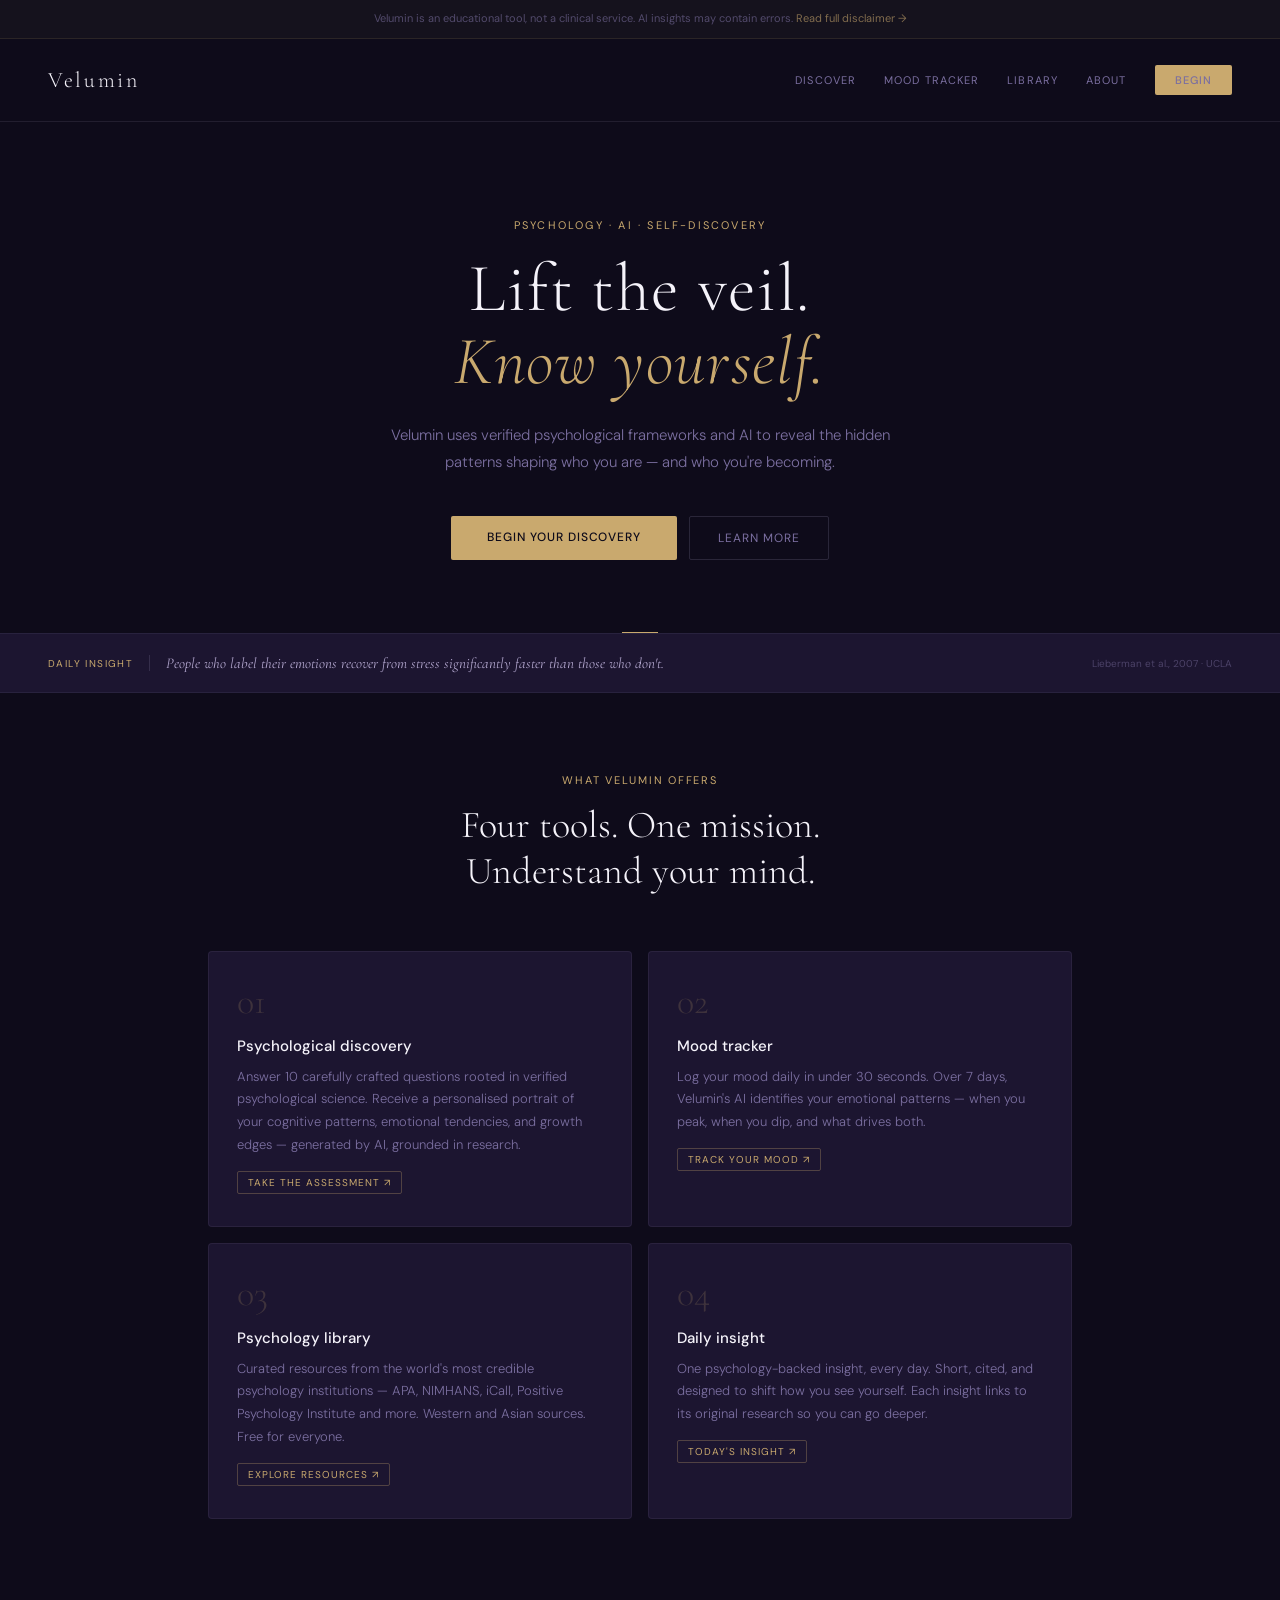
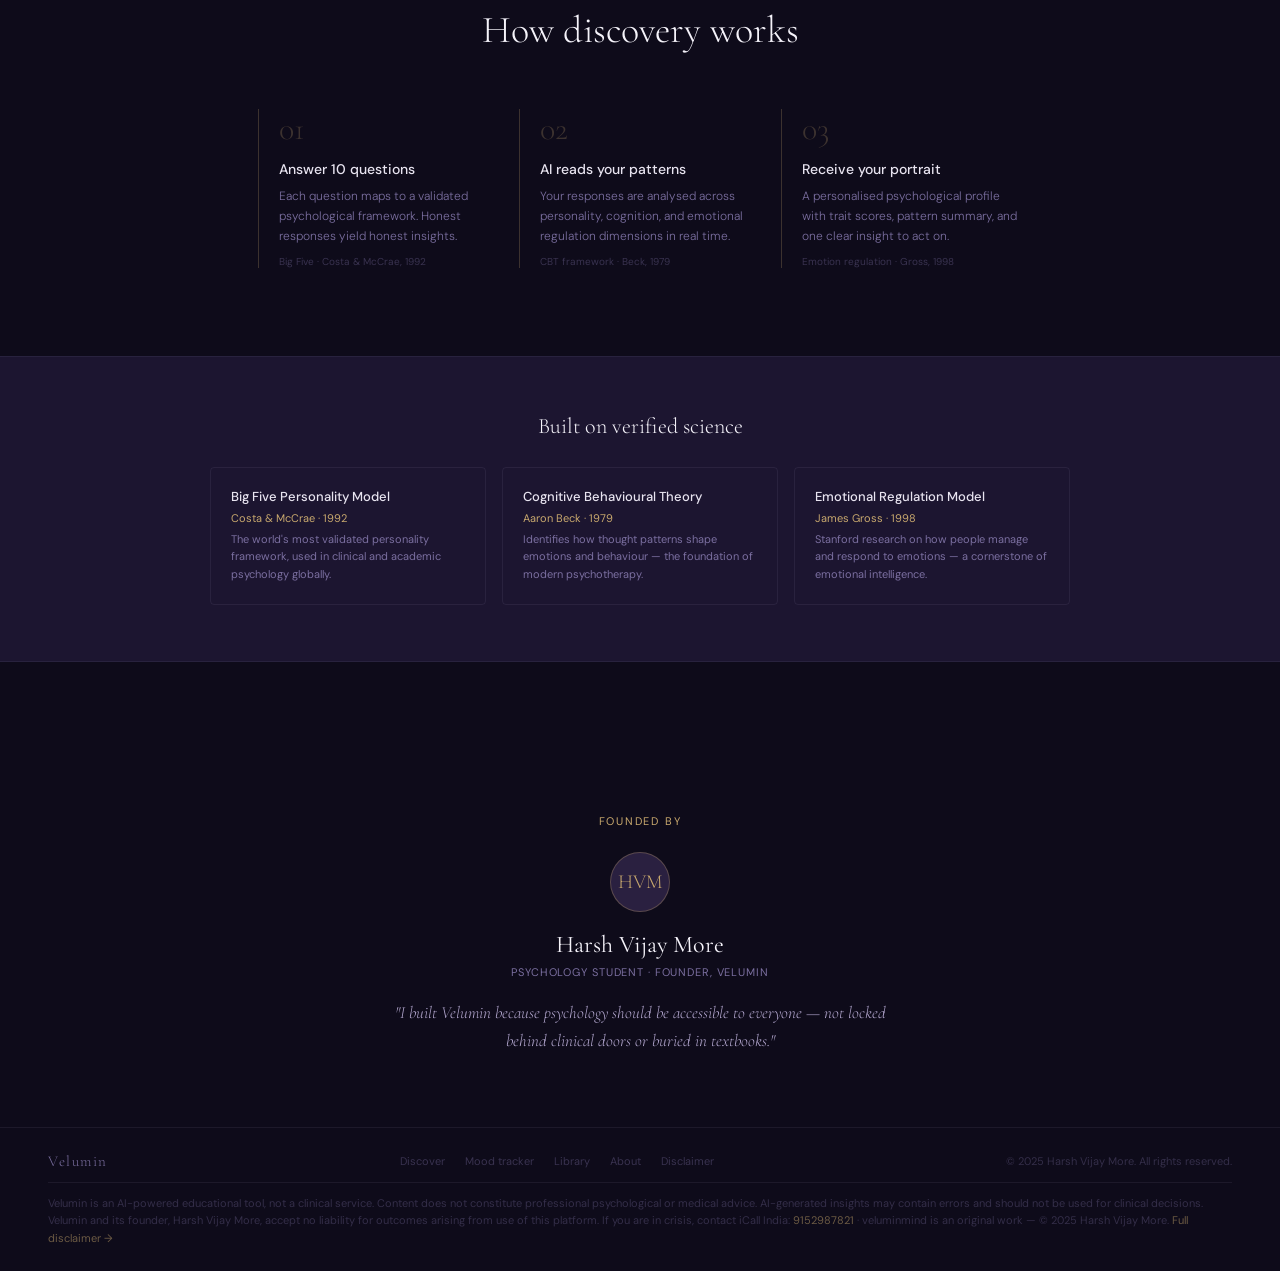
==== index.html @ 16b349ca "Add files via upload" ====
<!DOCTYPE html>
<html lang="en">
<head>
<meta charset="UTF-8">
<style>html{background:#0E0B1A !important;}body{background:#0E0B1A !important;}a{color:#7B6FA0;text-decoration:none;}a:hover{color:#C9A96E;}</style>
<meta name="viewport" content="width=device-width, initial-scale=1.0">
<title>Velumin — Lift the veil. Know yourself.</title>
<link rel="stylesheet" href="style.css">
<style>
.hero{text-align:center;padding:96px 48px 72px;}
.hero h1{font-family:'Cormorant Garamond',serif;font-size:68px;font-weight:300;line-height:1.08;letter-spacing:0.02em;color:#F5F3FA;margin-bottom:24px;}
.hero h1 em{font-style:italic;color:#C9A96E;}
.hero p{font-size:15px;font-weight:300;color:#7B6FA0;line-height:1.8;max-width:500px;margin:0 auto 40px;}
.btn-row{display:flex;gap:12px;justify-content:center;flex-wrap:wrap;}

.insight-bar{background:#1C1530;border-top:0.5px solid rgba(200,191,231,0.07);border-bottom:0.5px solid rgba(200,191,231,0.07);padding:18px 48px;display:flex;align-items:center;gap:16px;margin-bottom:80px;}
.insight-tag{font-size:10px;letter-spacing:0.14em;text-transform:uppercase;color:#C9A96E;white-space:nowrap;}
.insight-divider{width:1px;height:16px;background:rgba(200,191,231,0.15);}
.insight-text{font-family:'Cormorant Garamond',serif;font-style:italic;font-size:15px;color:#B4A8D0;line-height:1.5;}
.insight-cite{font-size:10px;color:rgba(123,111,160,0.5);white-space:nowrap;margin-left:auto;}

.features{padding:0 48px 88px;max-width:960px;margin:0 auto;}
.features-title{font-family:'Cormorant Garamond',serif;font-size:38px;font-weight:300;color:#F5F3FA;text-align:center;margin-bottom:56px;line-height:1.2;}
.features-grid{display:grid;grid-template-columns:repeat(2,1fr);gap:16px;}
.feat-card{background:#1C1530;border:0.5px solid rgba(200,191,231,0.08);border-radius:4px;padding:32px 28px;text-decoration:none;display:block;transition:border-color 0.2s;}
.feat-card:hover{border-color:rgba(201,169,110,0.3);}
.feat-num{font-family:'Cormorant Garamond',serif;font-size:36px;font-weight:300;color:rgba(201,169,110,0.2);margin-bottom:16px;line-height:1;}
.feat-title{font-size:15px;font-weight:500;color:#F5F3FA;margin-bottom:10px;}
.feat-desc{font-size:13px;font-weight:300;color:#7B6FA0;line-height:1.75;}
.feat-tag{display:inline-block;margin-top:14px;font-size:10px;letter-spacing:0.1em;text-transform:uppercase;color:#C9A96E;border:0.5px solid rgba(201,169,110,0.3);padding:4px 10px;border-radius:2px;}

.how{padding:0 48px 88px;max-width:860px;margin:0 auto;}
.how-title{font-family:'Cormorant Garamond',serif;font-size:38px;font-weight:300;color:#F5F3FA;text-align:center;margin-bottom:56px;}
.steps{display:grid;grid-template-columns:repeat(3,1fr);gap:20px;}
.step{border-left:0.5px solid rgba(201,169,110,0.25);padding:0 0 0 20px;}
.step-n{font-family:'Cormorant Garamond',serif;font-size:32px;font-weight:300;color:rgba(201,169,110,0.25);margin-bottom:12px;}
.step-t{font-size:14px;font-weight:500;color:#E8E4F0;margin-bottom:8px;}
.step-d{font-size:12px;font-weight:300;color:#7B6FA0;line-height:1.7;}
.step-cite{font-size:10px;color:rgba(123,111,160,0.4);margin-top:8px;}

.science{background:#1C1530;border-top:0.5px solid rgba(200,191,231,0.07);border-bottom:0.5px solid rgba(200,191,231,0.07);padding:56px 48px;margin-bottom:80px;}
.science-inner{max-width:860px;margin:0 auto;}
.science-title{font-family:'Cormorant Garamond',serif;font-size:22px;font-weight:300;color:#F5F3FA;margin-bottom:28px;text-align:center;}
.science-grid{display:grid;grid-template-columns:repeat(3,1fr);gap:16px;}
.science-item{border:0.5px solid rgba(200,191,231,0.08);border-radius:4px;padding:20px;}
.sci-framework{font-size:13px;font-weight:500;color:#E8E4F0;margin-bottom:6px;}
.sci-author{font-size:11px;color:#C9A96E;margin-bottom:6px;}
.sci-desc{font-size:11px;color:#7B6FA0;line-height:1.6;}

.founder-strip{text-align:center;padding:72px 48px;}
.founder-avatar{width:60px;height:60px;border-radius:50%;background:#2A2040;border:0.5px solid rgba(201,169,110,0.3);display:flex;align-items:center;justify-content:center;font-family:'Cormorant Garamond',serif;font-size:20px;font-weight:300;color:#C9A96E;margin:0 auto 18px;}
.founder-name{font-family:'Cormorant Garamond',serif;font-size:24px;font-weight:400;color:#F5F3FA;margin-bottom:6px;}
.founder-role{font-size:11px;letter-spacing:0.08em;text-transform:uppercase;color:#7B6FA0;margin-bottom:20px;}
.founder-quote{font-family:'Cormorant Garamond',serif;font-style:italic;font-size:17px;font-weight:300;color:#B4A8D0;line-height:1.65;max-width:500px;margin:0 auto;}

@media(max-width:700px){
  .hero{padding:64px 24px 48px;}
  .hero h1{font-size:40px;}
  .insight-bar{padding:16px 24px;flex-wrap:wrap;}
  .insight-cite{margin-left:0;}
  .features,.how{padding-left:24px;padding-right:24px;}
  .features-grid,.steps,.science-grid{grid-template-columns:1fr;}
  .science{padding:40px 24px;}
  .founder-strip{padding:48px 24px;}
}
</style>
</head>
<body>

<div class="disclaimer-banner">
  Velumin is an educational tool, not a clinical service. AI insights may contain errors. <a href="disclaimer.html">Read full disclaimer →</a>
</div>

<nav class="vl-nav">
  <a class="vl-nav-logo" href="index.html">Velumin</a>
  <div class="vl-nav-links">
    <a href="discover.html">Discover</a>
    <a href="tracker.html">Mood tracker</a>
    <a href="library.html">Library</a>
    <a href="about.html">About</a>
    <a class="vl-nav-cta" href="discover.html">Begin</a>
  </div>
</nav>

<section class="hero">
  <div class="eyebrow">Psychology · AI · Self-discovery</div>
  <h1>Lift the veil.<br><em>Know yourself.</em></h1>
  <p>Velumin uses verified psychological frameworks and AI to reveal the hidden patterns shaping who you are — and who you're becoming.</p>
  <div class="btn-row">
    <a class="btn-primary" href="discover.html">Begin your discovery</a>
    <a class="btn-ghost" href="about.html">Learn more</a>
  </div>
</section>

<div class="gold-line" style="margin-bottom:0;"></div>

<div class="insight-bar">
  <div class="insight-tag">Daily insight</div>
  <div class="insight-divider"></div>
  <div class="insight-text">People who label their emotions recover from stress significantly faster than those who don't.</div>
  <div class="insight-cite">Lieberman et al., 2007 · UCLA</div>
</div>

<section class="features">
  <div class="section-eyebrow" style="text-align:center;margin-bottom:16px;">What Velumin offers</div>
  <h2 class="features-title">Four tools. One mission.<br>Understand your mind.</h2>
  <div class="features-grid">
    <a class="feat-card" href="discover.html">
      <div class="feat-num">01</div>
      <div class="feat-title">Psychological discovery</div>
      <div class="feat-desc">Answer 10 carefully crafted questions rooted in verified psychological science. Receive a personalised portrait of your cognitive patterns, emotional tendencies, and growth edges — generated by AI, grounded in research.</div>
      <div class="feat-tag">Take the assessment ↗</div>
    </a>
    <a class="feat-card" href="tracker.html">
      <div class="feat-num">02</div>
      <div class="feat-title">Mood tracker</div>
      <div class="feat-desc">Log your mood daily in under 30 seconds. Over 7 days, Velumin's AI identifies your emotional patterns — when you peak, when you dip, and what drives both.</div>
      <div class="feat-tag">Track your mood ↗</div>
    </a>
    <a class="feat-card" href="library.html">
      <div class="feat-num">03</div>
      <div class="feat-title">Psychology library</div>
      <div class="feat-desc">Curated resources from the world's most credible psychology institutions — APA, NIMHANS, iCall, Positive Psychology Institute and more. Western and Asian sources. Free for everyone.</div>
      <div class="feat-tag">Explore resources ↗</div>
    </a>
    <a class="feat-card" href="#">
      <div class="feat-num">04</div>
      <div class="feat-title">Daily insight</div>
      <div class="feat-desc">One psychology-backed insight, every day. Short, cited, and designed to shift how you see yourself. Each insight links to its original research so you can go deeper.</div>
      <div class="feat-tag">Today's insight ↗</div>
    </a>
  </div>
</section>

<section class="how">
  <h2 class="how-title">How discovery works</h2>
  <div class="steps">
    <div class="step">
      <div class="step-n">01</div>
      <div class="step-t">Answer 10 questions</div>
      <div class="step-d">Each question maps to a validated psychological framework. Honest responses yield honest insights.</div>
      <div class="step-cite">Big Five · Costa & McCrae, 1992</div>
    </div>
    <div class="step">
      <div class="step-n">02</div>
      <div class="step-t">AI reads your patterns</div>
      <div class="step-d">Your responses are analysed across personality, cognition, and emotional regulation dimensions in real time.</div>
      <div class="step-cite">CBT framework · Beck, 1979</div>
    </div>
    <div class="step">
      <div class="step-n">03</div>
      <div class="step-t">Receive your portrait</div>
      <div class="step-d">A personalised psychological profile with trait scores, pattern summary, and one clear insight to act on.</div>
      <div class="step-cite">Emotion regulation · Gross, 1998</div>
    </div>
  </div>
</section>

<div class="science">
  <div class="science-inner">
    <div class="science-title">Built on verified science</div>
    <div class="science-grid">
      <div class="science-item">
        <div class="sci-framework">Big Five Personality Model</div>
        <div class="sci-author">Costa & McCrae · 1992</div>
        <div class="sci-desc">The world's most validated personality framework, used in clinical and academic psychology globally.</div>
      </div>
      <div class="science-item">
        <div class="sci-framework">Cognitive Behavioural Theory</div>
        <div class="sci-author">Aaron Beck · 1979</div>
        <div class="sci-desc">Identifies how thought patterns shape emotions and behaviour — the foundation of modern psychotherapy.</div>
      </div>
      <div class="science-item">
        <div class="sci-framework">Emotional Regulation Model</div>
        <div class="sci-author">James Gross · 1998</div>
        <div class="sci-desc">Stanford research on how people manage and respond to emotions — a cornerstone of emotional intelligence.</div>
      </div>
    </div>
  </div>
</div>

<section class="founder-strip">
  <div class="section-eyebrow" style="margin-bottom:24px;">Founded by</div>
  <div class="founder-avatar">HVM</div>
  <div class="founder-name">Harsh Vijay More</div>
  <div class="founder-role">Psychology Student · Founder, Velumin</div>
  <p class="founder-quote">"I built Velumin because psychology should be accessible to everyone — not locked behind clinical doors or buried in textbooks."</p>
</section>

<footer class="vl-footer">
  <div class="vl-footer-main">
    <div class="vl-footer-logo">Velumin</div>
    <div class="vl-footer-links">
      <a href="discover.html">Discover</a>
      <a href="tracker.html">Mood tracker</a>
      <a href="library.html">Library</a>
      <a href="about.html">About</a>
      <a href="disclaimer.html">Disclaimer</a>
    </div>
    <div class="vl-footer-copy">© 2025 Harsh Vijay More. All rights reserved.</div>
  </div>
  <div class="vl-footer-disclaimer">
    Velumin is an AI-powered educational tool, not a clinical service. Content does not constitute professional psychological or medical advice. AI-generated insights may contain errors and should not be used for clinical decisions. Velumin and its founder, Harsh Vijay More, accept no liability for outcomes arising from use of this platform. If you are in crisis, contact iCall India: <a href="tel:9152987821">9152987821</a> · veluminmind is an original work — © 2025 Harsh Vijay More. <a href="disclaimer.html">Full disclaimer →</a>
  </div>
</footer>

</body>
</html>
---- style.css ----
@import url('https://fonts.googleapis.com/css2?family=Cormorant+Garamond:ital,wght@0,300;0,400;0,600;1,300;1,400&family=DM+Sans:wght@300;400;500&display=swap');

/* ── RESET ── */
*{box-sizing:border-box;margin:0;padding:0}
html{scroll-behavior:smooth}
html,body{background:#0E0B1A;color:#E8E4F0;font-family:'DM Sans',sans-serif;min-height:100vh;}

/* ── TOKENS ── */
:root{
  --gold:#C9A96E;
  --gold-dim:rgba(201,169,110,0.15);
  --surface:#1C1530;
  --bg:#0E0B1A;
  --text-primary:#F5F3FA;
  --text-secondary:#E8E4F0;
  --text-muted:#7B6FA0;
  --text-soft:#B4A8D0;
  --border:rgba(200,191,231,0.08);
  --border-mid:rgba(200,191,231,0.15);
  --border-gold:rgba(201,169,110,0.3);
}

/* ── NAVIGATION ── */
.vl-nav{display:flex;justify-content:space-between;align-items:center;padding:26px 48px;border-bottom:0.5px solid rgba(200,191,231,0.1);}
.vl-nav-logo{font-family:'Cormorant Garamond',serif;font-size:22px;font-weight:300;letter-spacing:0.12em;color:var(--text-primary);text-decoration:none;}
.vl-nav-links{display:flex;gap:28px;align-items:center;}
.vl-nav-links a{font-size:11px;letter-spacing:0.1em;text-transform:uppercase;color:var(--text-muted);text-decoration:none;transition:color 0.2s;}
.vl-nav-links a:hover,.vl-nav-links a.active{color:var(--gold);}
.vl-nav-cta{background:var(--gold);color:var(--bg);padding:8px 20px;font-size:11px;font-weight:500;letter-spacing:0.08em;text-transform:uppercase;border-radius:2px;cursor:pointer;text-decoration:none;font-family:'DM Sans',sans-serif;}

/* ── FOOTER ── */
.vl-footer{padding:24px 48px;border-top:0.5px solid var(--border);}
.vl-footer-main{display:flex;justify-content:space-between;align-items:center;margin-bottom:12px;}
.vl-footer-logo{font-family:'Cormorant Garamond',serif;font-size:15px;font-weight:300;letter-spacing:0.1em;color:var(--text-muted);}
.vl-footer-links{display:flex;gap:20px;}
.vl-footer-links a{font-size:11px;color:rgba(123,111,160,0.4);text-decoration:none;transition:color 0.2s;}
.vl-footer-links a:hover{color:var(--gold);}
.vl-footer-copy{font-size:11px;color:rgba(123,111,160,0.35);}
.vl-footer-disclaimer{font-size:11px;color:rgba(123,111,160,0.35);line-height:1.6;border-top:0.5px solid var(--border);padding-top:12px;margin-top:12px;}
.vl-footer-disclaimer a{color:rgba(201,169,110,0.5);text-decoration:none;}
.vl-footer-disclaimer a:hover{color:var(--gold);}

/* ── BUTTONS ── */
.btn-primary{background:var(--gold);border:none;padding:13px 36px;font-family:'DM Sans',sans-serif;font-size:12px;font-weight:500;letter-spacing:0.08em;text-transform:uppercase;color:var(--bg);border-radius:2px;cursor:pointer;transition:opacity 0.2s;text-decoration:none;display:inline-block;}
.btn-primary:hover{opacity:0.82;}
.btn-ghost{background:transparent;border:0.5px solid var(--border-mid);padding:13px 28px;font-family:'DM Sans',sans-serif;font-size:12px;font-weight:400;letter-spacing:0.08em;text-transform:uppercase;color:var(--text-muted);border-radius:2px;cursor:pointer;transition:all 0.2s;text-decoration:none;display:inline-block;}
.btn-ghost:hover{color:var(--text-secondary);border-color:rgba(200,191,231,0.3);}

/* ── SHARED UTILS ── */
.eyebrow{font-size:11px;letter-spacing:0.2em;text-transform:uppercase;color:var(--gold);margin-bottom:20px;}
.section-eyebrow{font-size:11px;letter-spacing:0.16em;text-transform:uppercase;color:var(--gold);}
.gold-line{width:36px;height:0.5px;background:var(--gold);margin:0 auto;}
.surface-card{background:var(--surface);border:0.5px solid var(--border);border-radius:4px;}
.pull-quote{border-left:1px solid var(--gold);padding:20px 28px;font-family:'Cormorant Garamond',serif;font-style:italic;font-size:20px;font-weight:300;color:#D4CDED;line-height:1.6;}

/* ── DISCLAIMER BANNER ── */
.disclaimer-banner{background:rgba(201,169,110,0.04);border-bottom:0.5px solid rgba(201,169,110,0.12);padding:10px 48px;text-align:center;font-size:11px;color:rgba(123,111,160,0.6);line-height:1.6;}
.disclaimer-banner a{color:rgba(201,169,110,0.6);text-decoration:none;}
.disclaimer-banner a:hover{color:var(--gold);}

/* ── RESPONSIVE ── */
@media(max-width:700px){
  .vl-nav{padding:20px 24px;}
  .vl-nav-links{gap:16px;}
  .vl-nav-links a{font-size:10px;}
  .vl-footer{padding:20px 24px;}
  .disclaimer-banner{padding:10px 24px;}
}
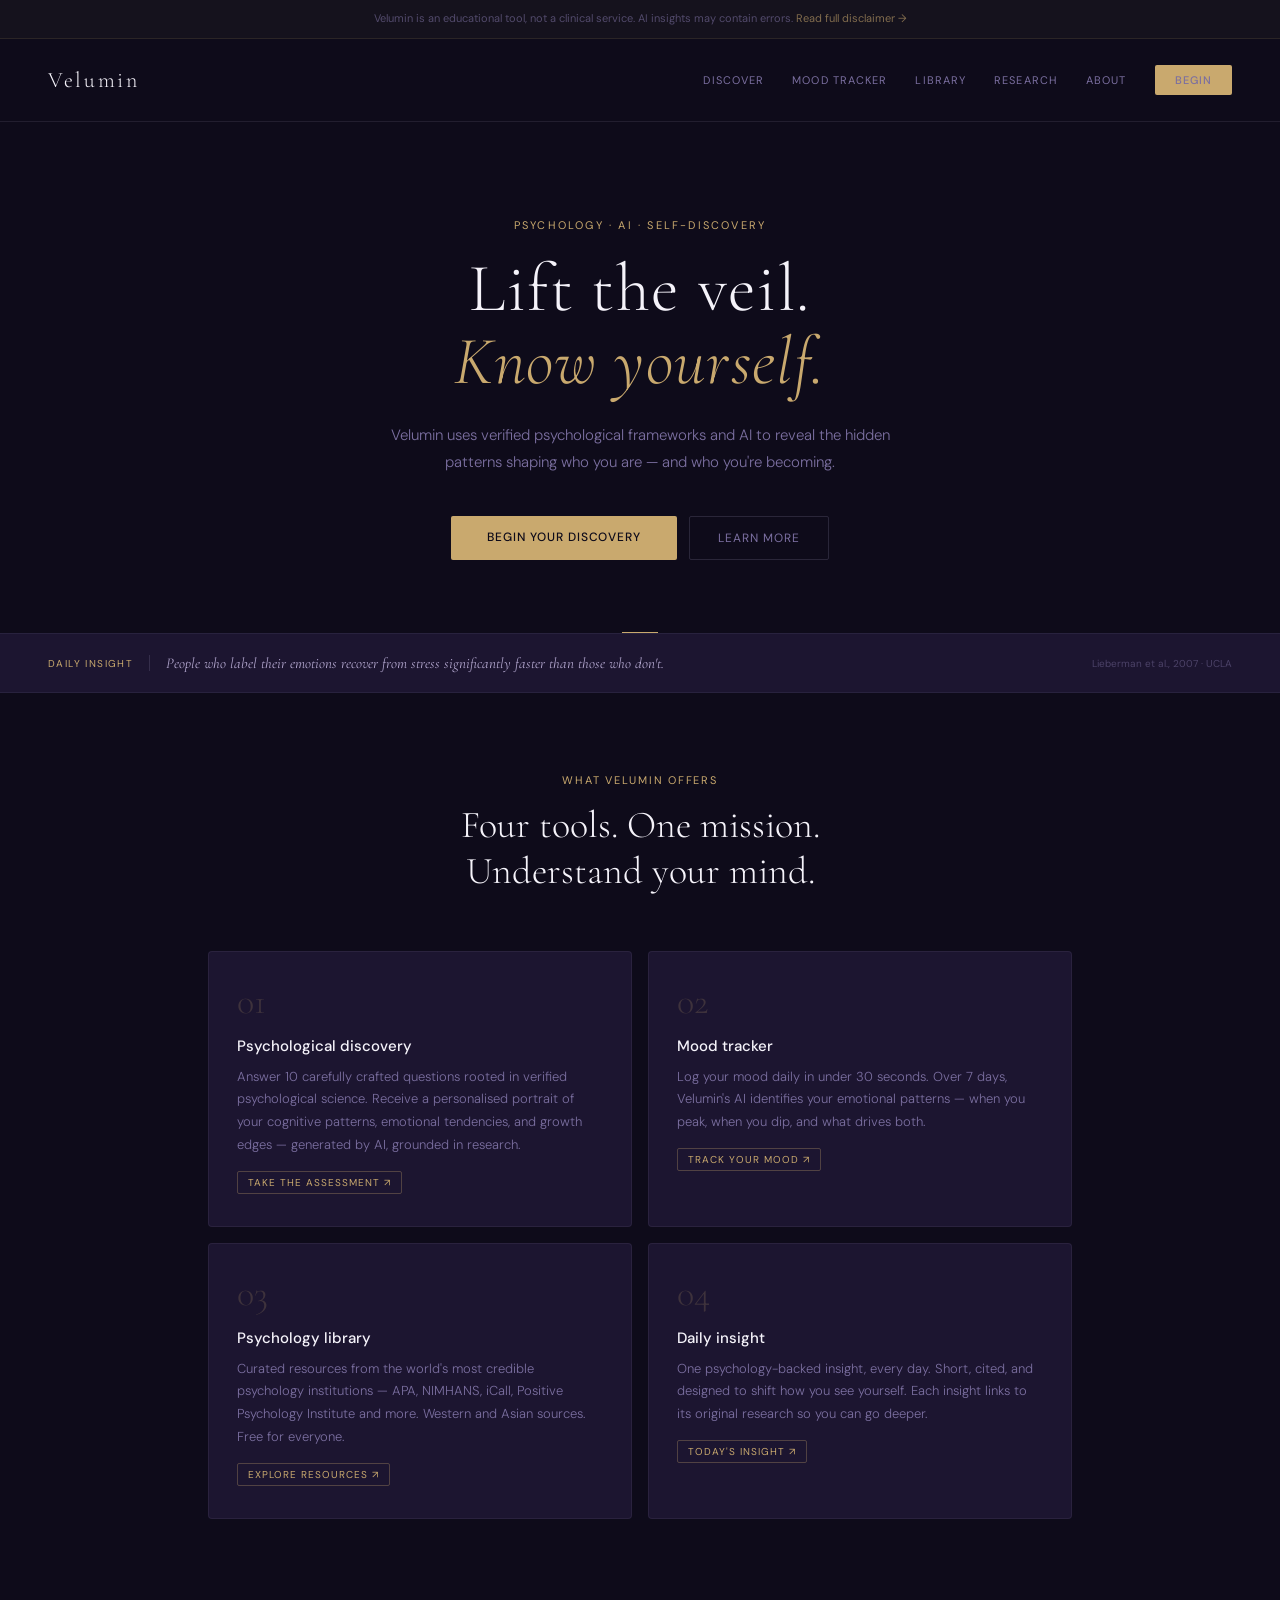
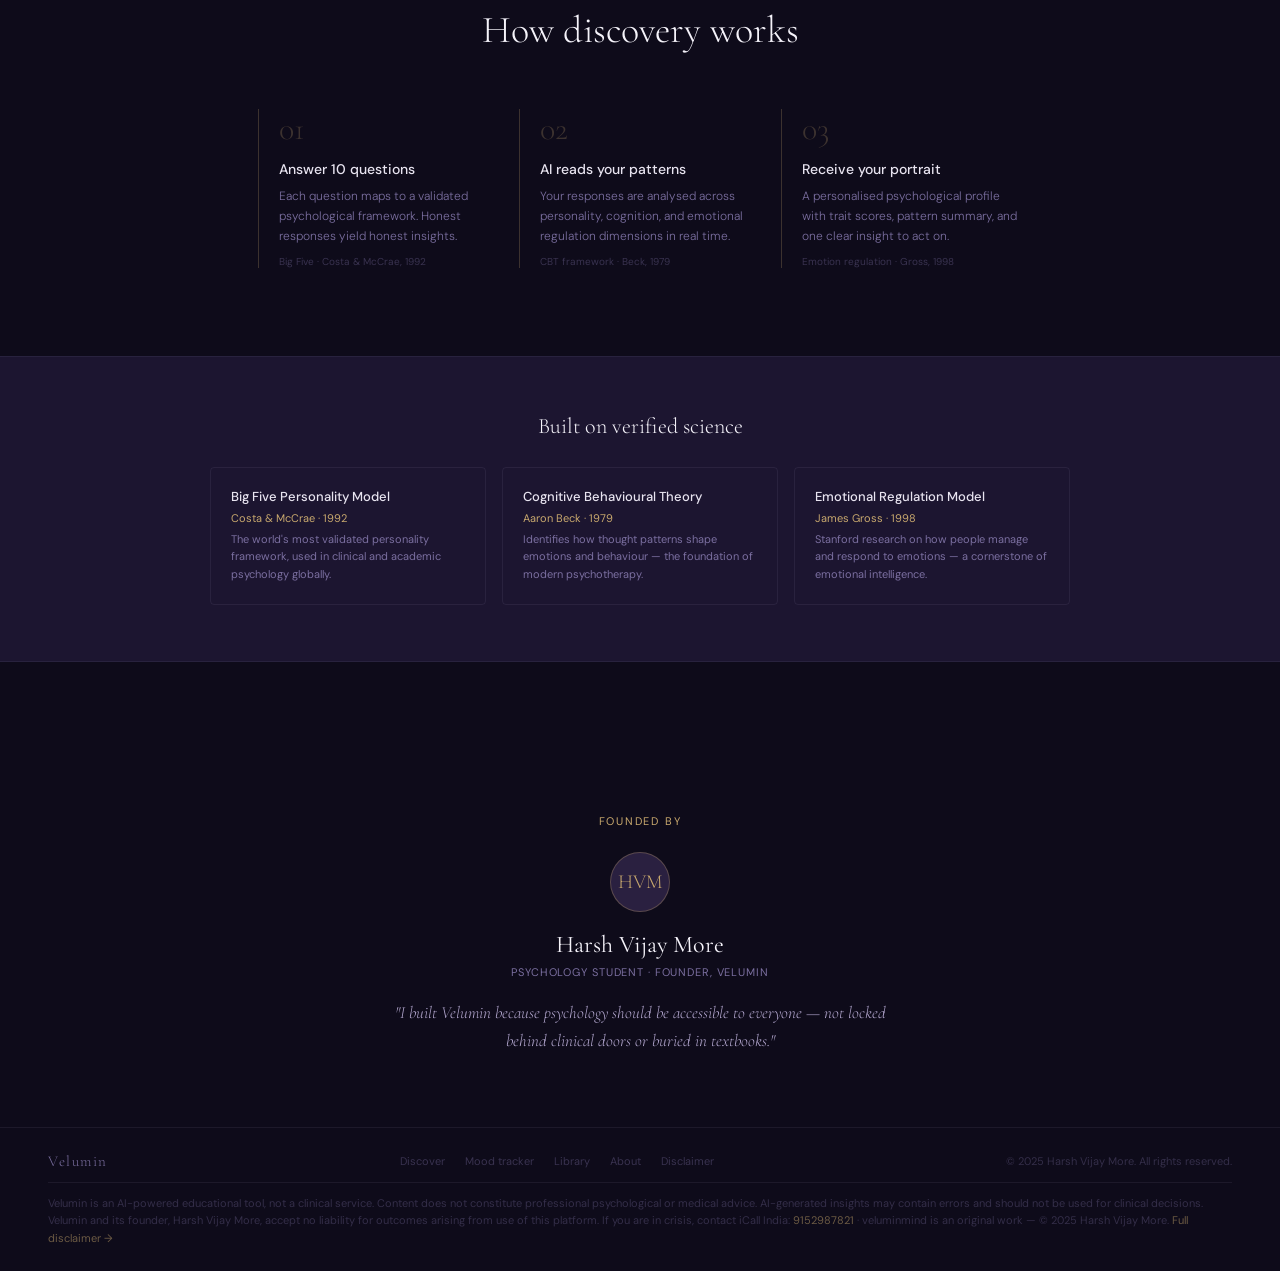
==== commit 39a2dfd5: "Add files via upload" ====
--- a/index.html
+++ b/index.html
@@ -77,6 +77,7 @@
     <a href="discover.html">Discover</a>
     <a href="tracker.html">Mood tracker</a>
     <a href="library.html">Library</a>
+    <a href="research.html">Research</a>
     <a href="about.html">About</a>
     <a class="vl-nav-cta" href="discover.html">Begin</a>
   </div>
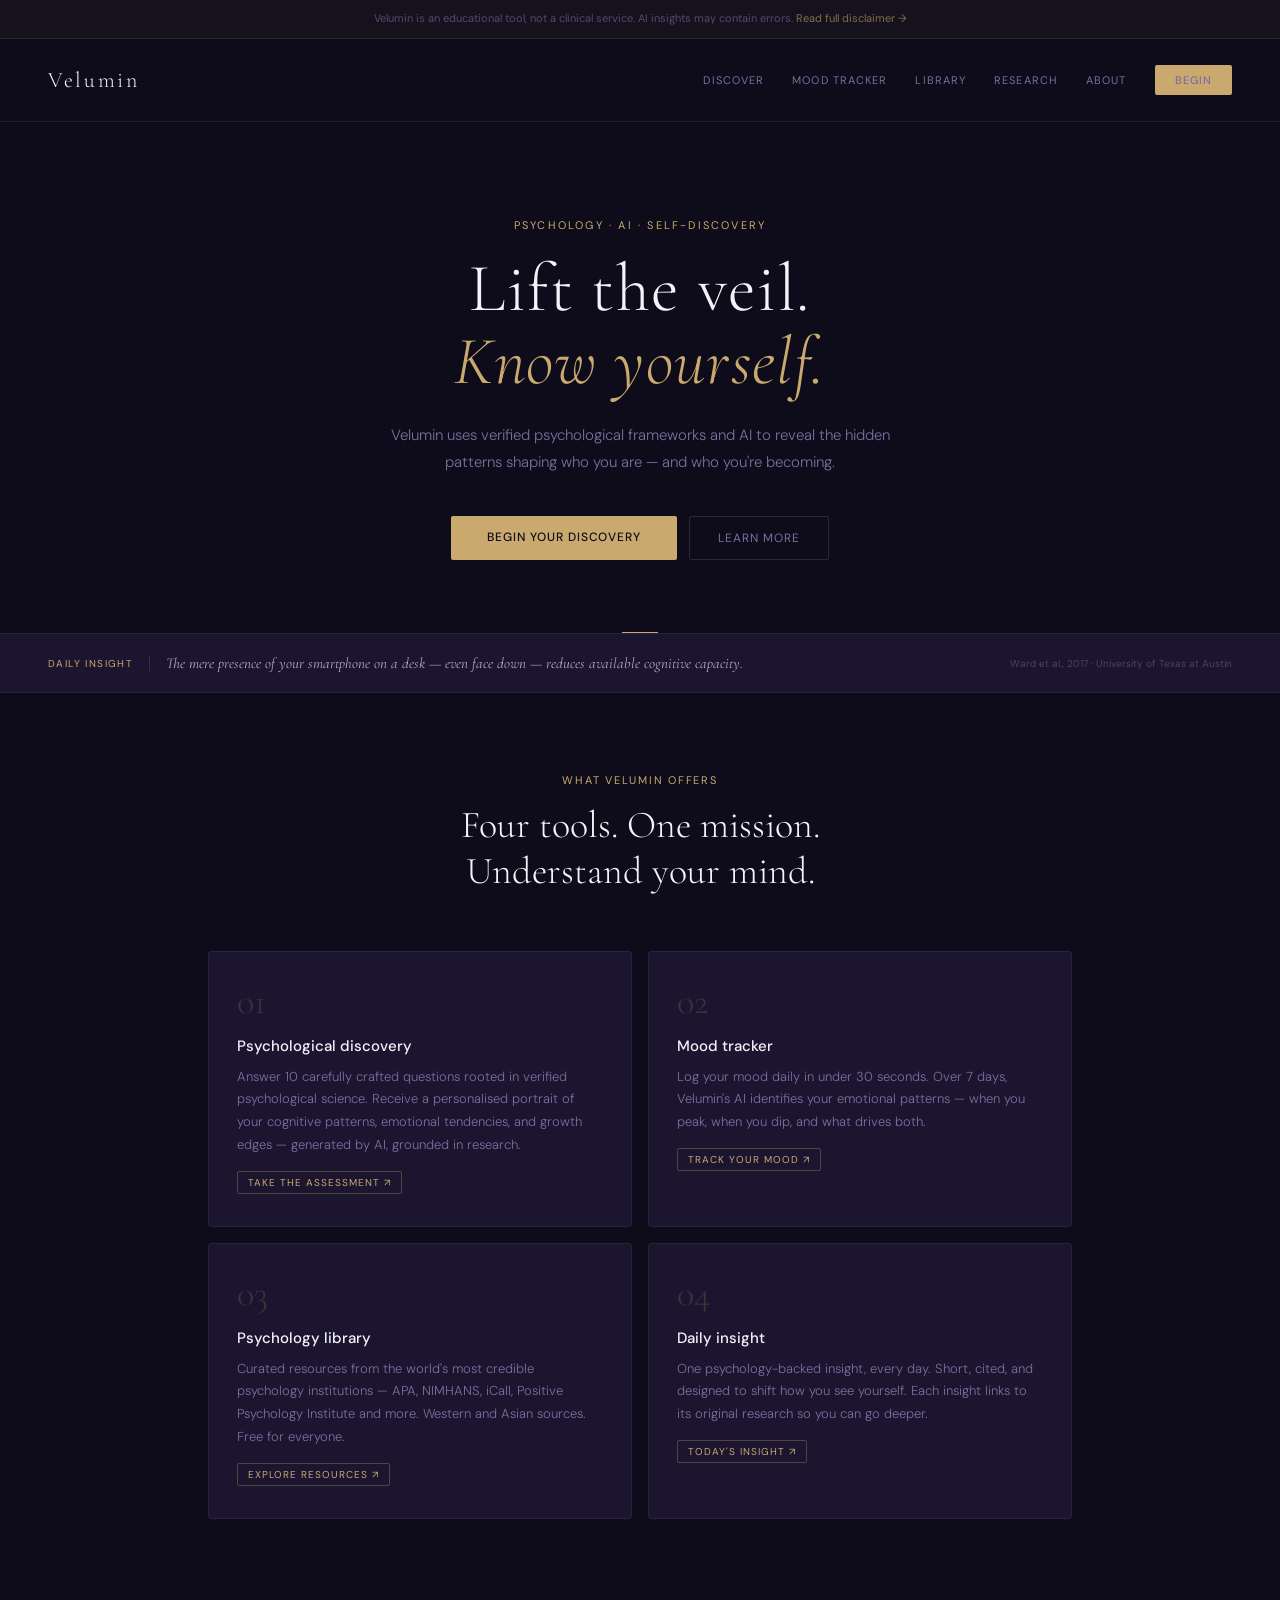
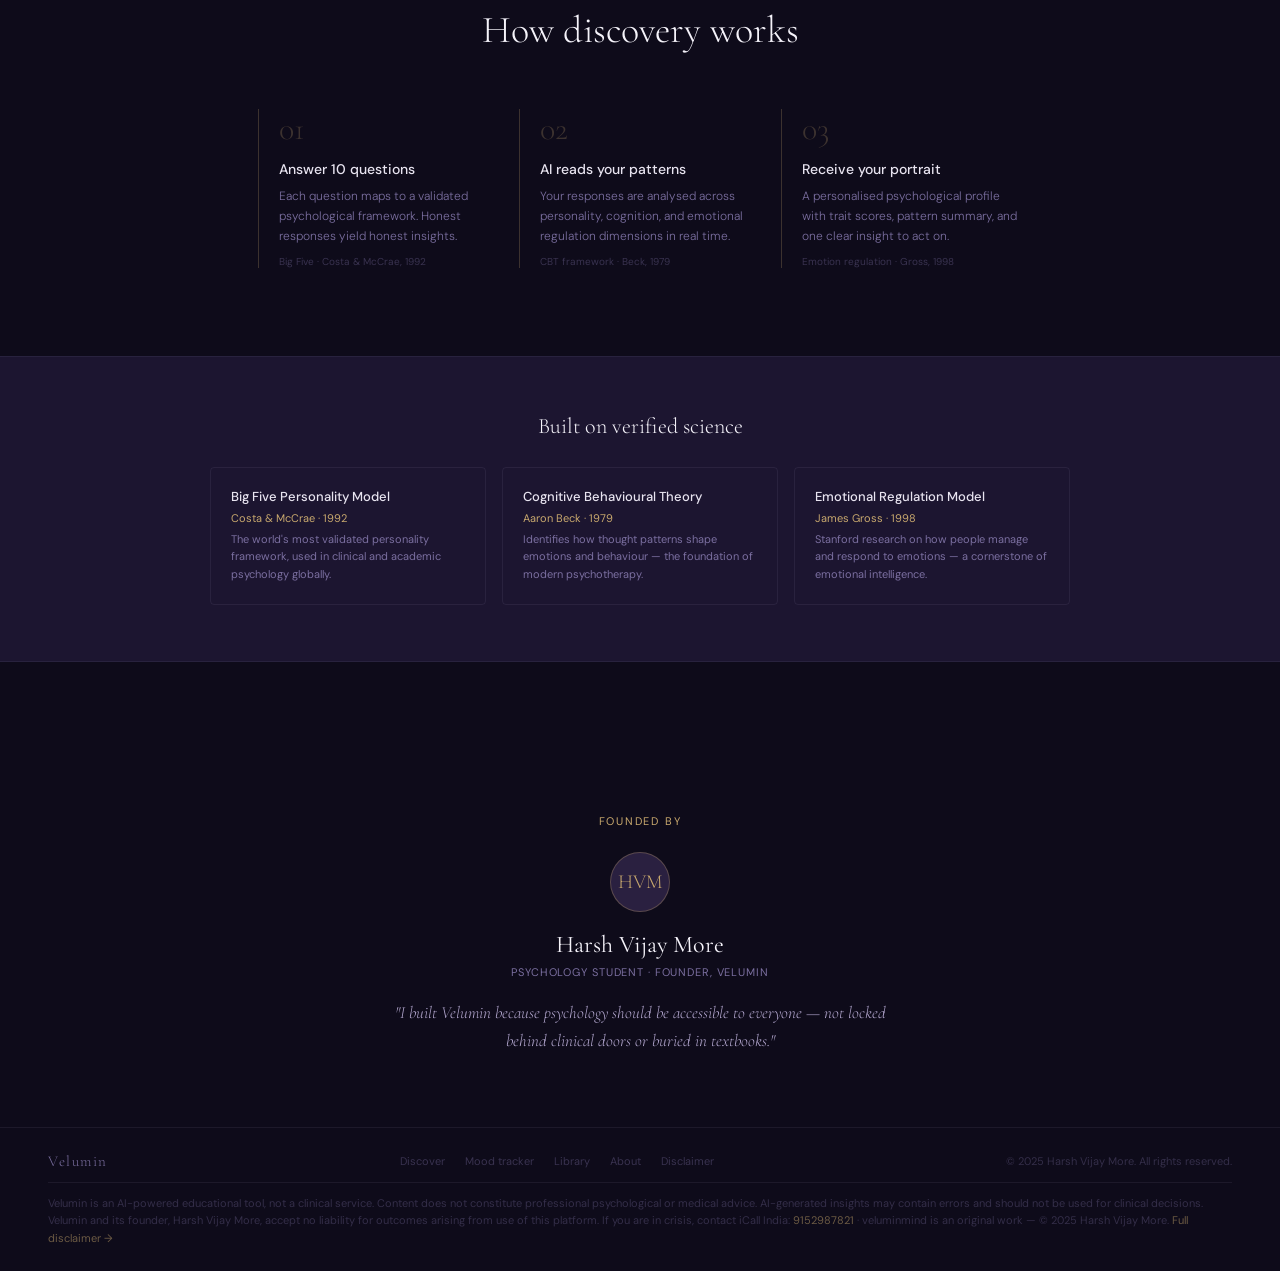
==== commit ecdd3136: "Add files via upload" ====
--- a/index.html
+++ b/index.html
@@ -98,9 +98,51 @@
 <div class="insight-bar">
   <div class="insight-tag">Daily insight</div>
   <div class="insight-divider"></div>
-  <div class="insight-text">People who label their emotions recover from stress significantly faster than those who don't.</div>
-  <div class="insight-cite">Lieberman et al., 2007 · UCLA</div>
+  <div class="insight-text" id="daily-insight-text"></div>
+  <div class="insight-cite" id="daily-insight-cite"></div>
 </div>
+
+<script>
+const insights = [
+  { text: "People who label their emotions recover from stress significantly faster than those who don't.", cite: "Lieberman et al., 2007 · UCLA" },
+  { text: "Individuals with a growth mindset are more likely to embrace challenges and persist through failure.", cite: "Dweck, C.S., 2006 · Stanford University" },
+  { text: "Social connection is as important to survival as food and shelter — loneliness is a biological signal, not a weakness.", cite: "Cacioppo & Patrick, 2008 · University of Chicago" },
+  { text: "People make better decisions when they are in a slightly positive mood — neither too elated nor too neutral.", cite: "Isen, A.M., 2001 · Cornell University" },
+  { text: "Writing about emotional experiences for just 20 minutes can significantly improve both mental and physical health.", cite: "Pennebaker & Smyth, 2016 · University of Texas" },
+  { text: "The brain's prefrontal cortex — responsible for decision-making — is not fully developed until age 25.", cite: "Giedd, J.N., 2004 · National Institute of Mental Health" },
+  { text: "Gratitude activates the brain's reward system and is linked to lower levels of depression and anxiety.", cite: "Emmons & McCullough, 2003 · University of California" },
+  { text: "People overestimate how much others notice their appearance and mistakes — known as the spotlight effect.", cite: "Gilovich et al., 2000 · Cornell University" },
+  { text: "Sleep deprivation has the same cognitive impact as being legally drunk — affecting memory, focus, and emotion.", cite: "Harrison & Horne, 2000 · Loughborough University" },
+  { text: "Humans are the only species known to delay sleep voluntarily — often to the detriment of mental health.", cite: "Walker, M., 2017 · University of California Berkeley" },
+  { text: "The mere presence of your smartphone on a desk — even face down — reduces available cognitive capacity.", cite: "Ward et al., 2017 · University of Texas at Austin" },
+  { text: "People who experience awe — from nature, music, or art — report greater life satisfaction and reduced anxiety.", cite: "Keltner & Haidt, 2003 · University of California Berkeley" },
+  { text: "Cognitive reappraisal — reframing how you think about a situation — is one of the most effective emotion regulation strategies.", cite: "Gross, J.J., 1998 · Stanford University" },
+  { text: "The average person has between 6,000 and 7,000 thoughts per day — many of them repetitive and negative.", cite: "Tseng & Poppenk, 2020 · Queen's University" },
+  { text: "Physical exercise is as effective as antidepressants for mild to moderate depression in some clinical populations.", cite: "Blumenthal et al., 1999 · Duke University" },
+  { text: "People are happiest when their minds are focused on the present moment rather than wandering to past or future.", cite: "Killingsworth & Gilbert, 2010 · Harvard University" },
+  { text: "Self-compassion — treating yourself as you would a good friend — is more motivating than self-criticism.", cite: "Neff, K.D., 2003 · University of Texas at Austin" },
+  { text: "The number of close friends matters less than the quality of those relationships for long-term wellbeing.", cite: "Diener & Seligman, 2002 · University of Illinois" },
+  { text: "Humans are wired for negativity bias — negative events impact us two to three times more than positive ones.", cite: "Baumeister et al., 2001 · Case Western Reserve University" },
+  { text: "Spending money on experiences rather than material possessions produces longer-lasting happiness.", cite: "Van Boven & Gilovich, 2003 · Cornell University" },
+  { text: "People who report a strong sense of purpose in life live longer and have better mental health outcomes.", cite: "Hill & Turiano, 2014 · Rochester Medical Center" },
+  { text: "Curiosity — not intelligence — is the strongest predictor of academic and creative achievement.", cite: "Von Stumm et al., 2011 · University of Edinburgh" },
+  { text: "The pain of social rejection activates the same neural regions as physical pain in the brain.", cite: "Eisenberger et al., 2003 · UCLA" },
+  { text: "Helping others activates the brain's reward centres in the same way as receiving rewards yourself.", cite: "Moll et al., 2006 · National Institutes of Health" },
+  { text: "Anxiety and excitement are physiologically identical — the difference is entirely in how you interpret the arousal.", cite: "Brooks, A.W., 2014 · Harvard Business School" },
+  { text: "People with high emotional intelligence earn on average more and have more satisfying relationships.", cite: "Goleman, D., 1995 · Harvard University" },
+  { text: "The way you speak to yourself shapes your self-concept more than what others say about you.", cite: "Markus & Wurf, 1987 · University of Michigan" },
+  { text: "Forgiveness — letting go of resentment — is linked to lower blood pressure, anxiety, and depression.", cite: "Worthington et al., 2007 · Virginia Commonwealth University" },
+  { text: "Nature exposure for as little as 20 minutes significantly lowers cortisol — the body's primary stress hormone.", cite: "Hunter et al., 2019 · University of Michigan" },
+  { text: "People who write down their goals are 42% more likely to achieve them than those who don't.", cite: "Matthews, G., 2015 · Dominican University of California" },
+];
+
+const today = new Date();
+const dayOfYear = Math.floor((today - new Date(today.getFullYear(), 0, 0)) / 86400000);
+const insight = insights[dayOfYear % insights.length];
+
+document.getElementById('daily-insight-text').textContent = insight.text;
+document.getElementById('daily-insight-cite').textContent = insight.cite;
+</script>
 
 <section class="features">
   <div class="section-eyebrow" style="text-align:center;margin-bottom:16px;">What Velumin offers</div>
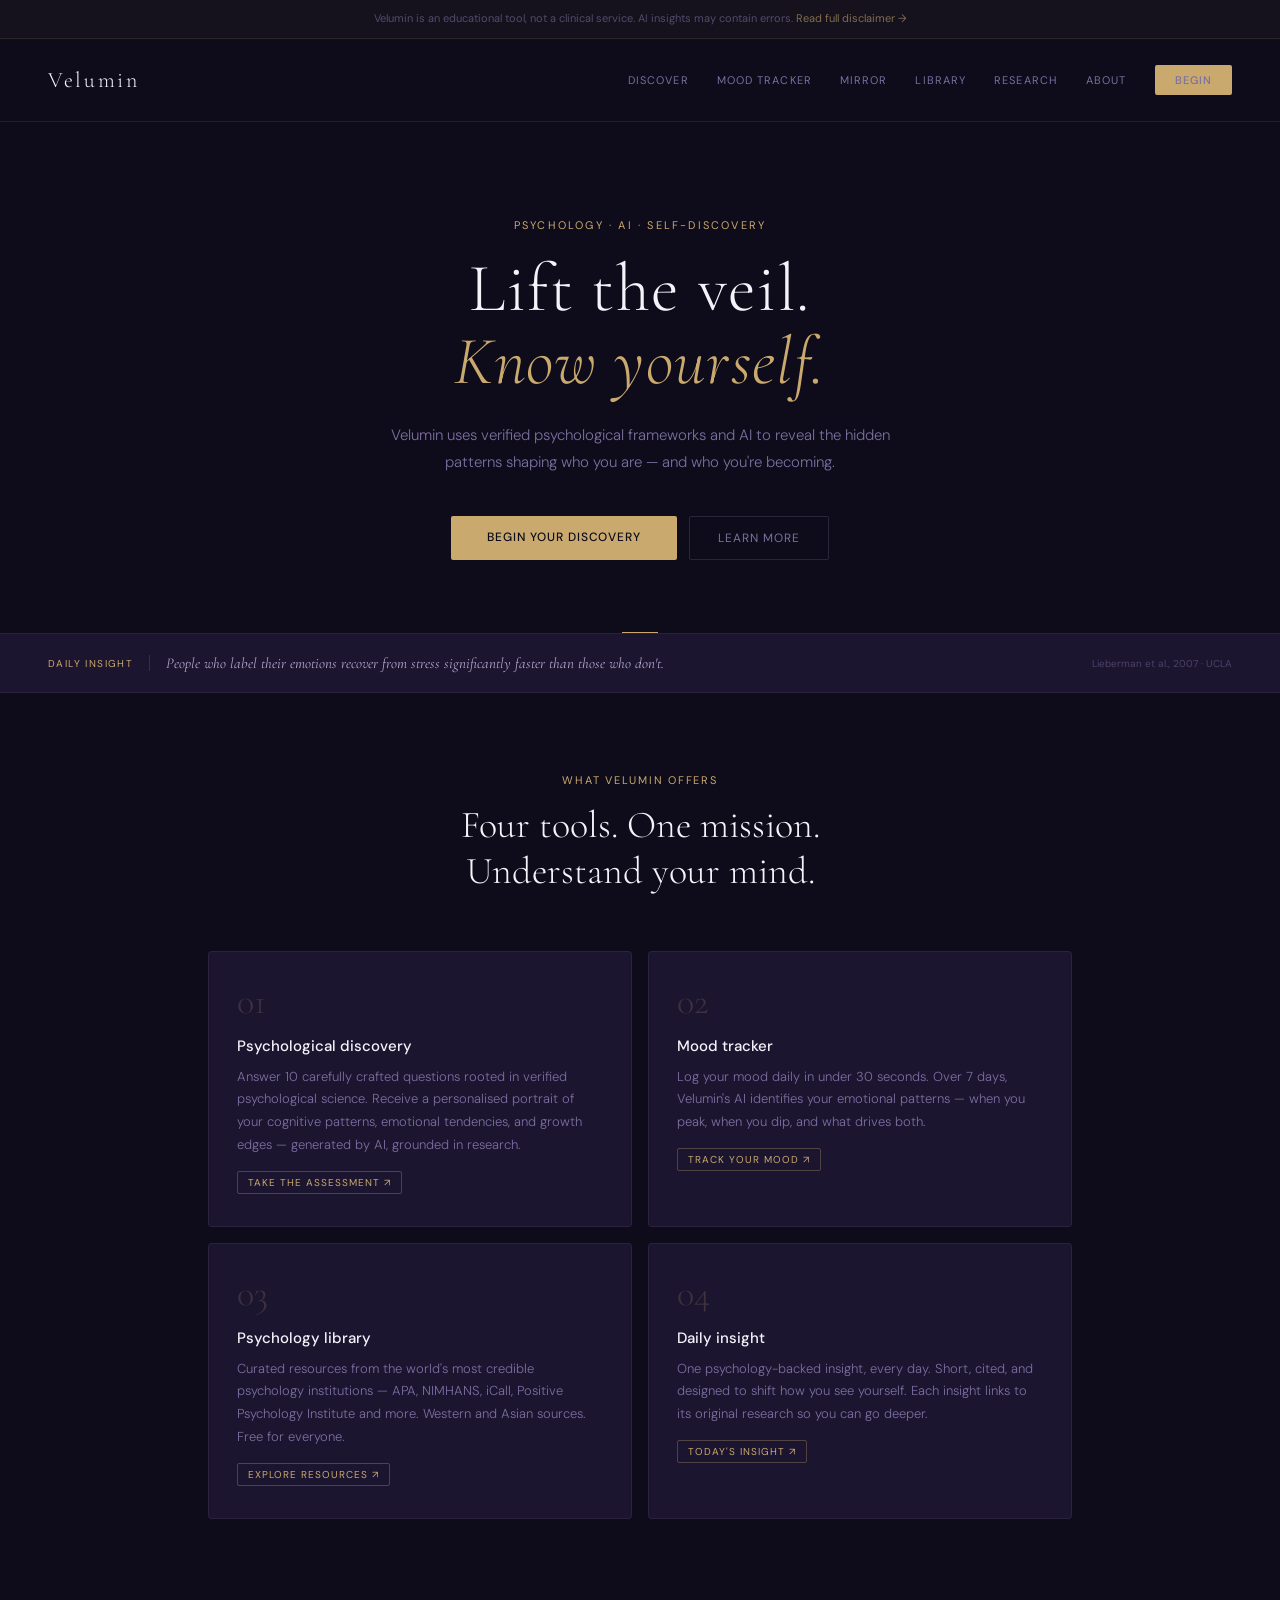
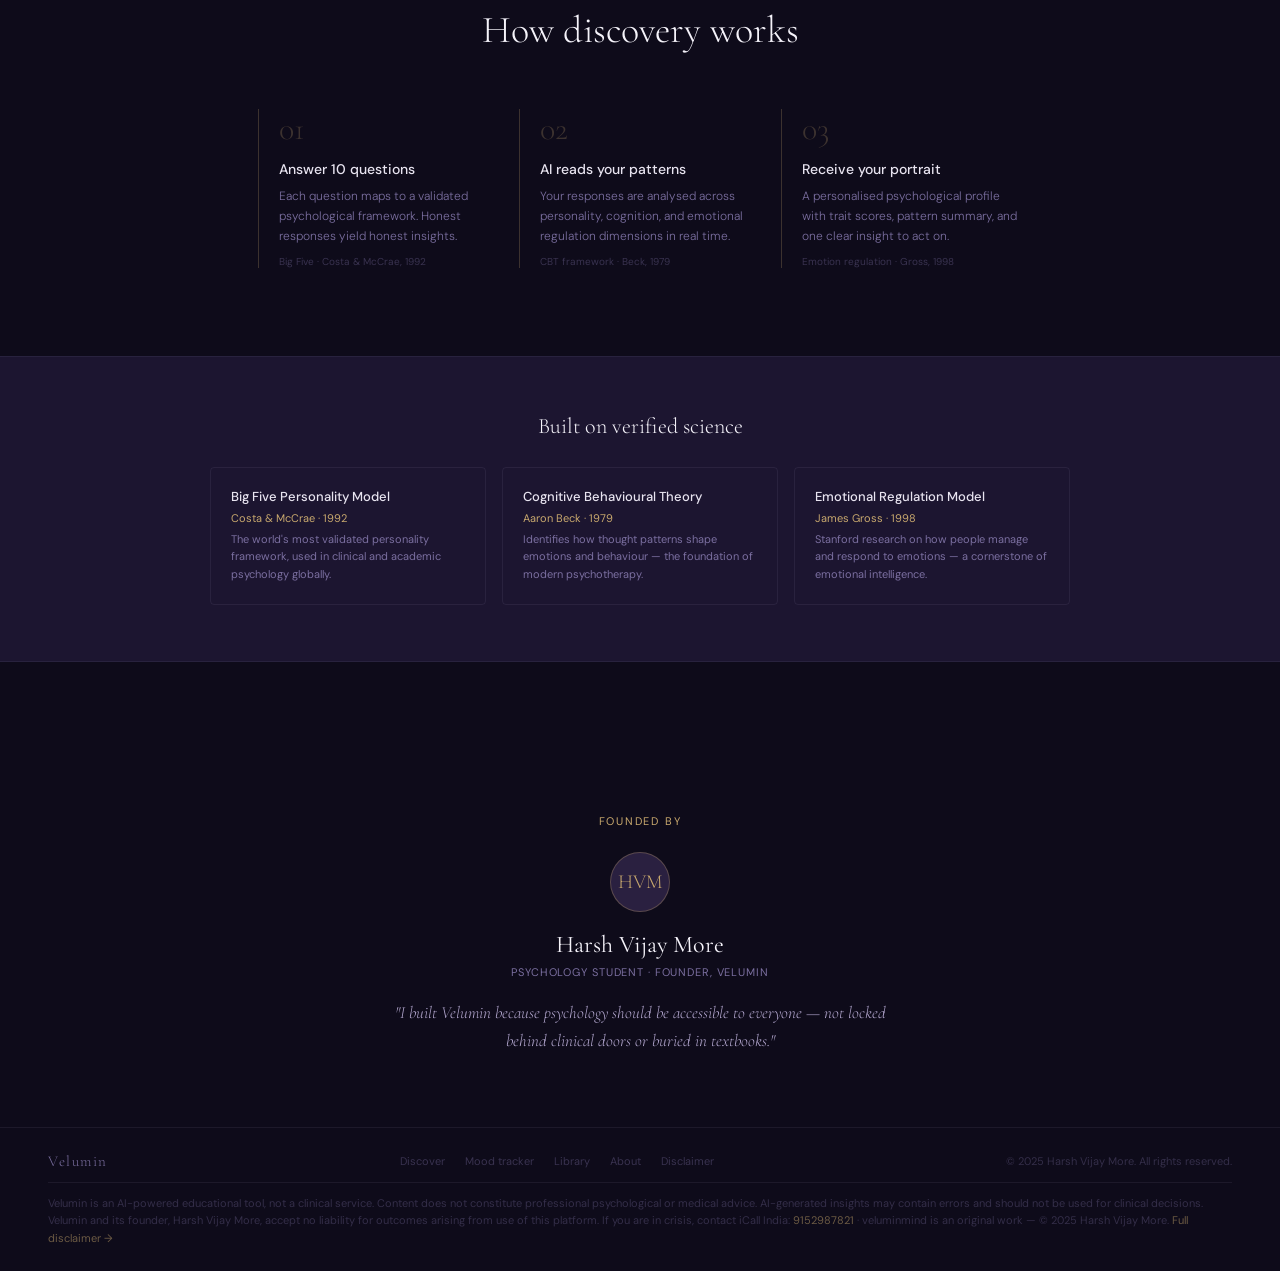
==== commit ad845521: "Add files via upload" ====
--- a/index.html
+++ b/index.html
@@ -76,6 +76,7 @@
   <div class="vl-nav-links">
     <a href="discover.html">Discover</a>
     <a href="tracker.html">Mood tracker</a>
+    <a href="mirror.html">Mirror</a>
     <a href="library.html">Library</a>
     <a href="research.html">Research</a>
     <a href="about.html">About</a>
@@ -98,51 +99,9 @@
 <div class="insight-bar">
   <div class="insight-tag">Daily insight</div>
   <div class="insight-divider"></div>
-  <div class="insight-text" id="daily-insight-text"></div>
-  <div class="insight-cite" id="daily-insight-cite"></div>
+  <div class="insight-text">People who label their emotions recover from stress significantly faster than those who don't.</div>
+  <div class="insight-cite">Lieberman et al., 2007 · UCLA</div>
 </div>
-
-<script>
-const insights = [
-  { text: "People who label their emotions recover from stress significantly faster than those who don't.", cite: "Lieberman et al., 2007 · UCLA" },
-  { text: "Individuals with a growth mindset are more likely to embrace challenges and persist through failure.", cite: "Dweck, C.S., 2006 · Stanford University" },
-  { text: "Social connection is as important to survival as food and shelter — loneliness is a biological signal, not a weakness.", cite: "Cacioppo & Patrick, 2008 · University of Chicago" },
-  { text: "People make better decisions when they are in a slightly positive mood — neither too elated nor too neutral.", cite: "Isen, A.M., 2001 · Cornell University" },
-  { text: "Writing about emotional experiences for just 20 minutes can significantly improve both mental and physical health.", cite: "Pennebaker & Smyth, 2016 · University of Texas" },
-  { text: "The brain's prefrontal cortex — responsible for decision-making — is not fully developed until age 25.", cite: "Giedd, J.N., 2004 · National Institute of Mental Health" },
-  { text: "Gratitude activates the brain's reward system and is linked to lower levels of depression and anxiety.", cite: "Emmons & McCullough, 2003 · University of California" },
-  { text: "People overestimate how much others notice their appearance and mistakes — known as the spotlight effect.", cite: "Gilovich et al., 2000 · Cornell University" },
-  { text: "Sleep deprivation has the same cognitive impact as being legally drunk — affecting memory, focus, and emotion.", cite: "Harrison & Horne, 2000 · Loughborough University" },
-  { text: "Humans are the only species known to delay sleep voluntarily — often to the detriment of mental health.", cite: "Walker, M., 2017 · University of California Berkeley" },
-  { text: "The mere presence of your smartphone on a desk — even face down — reduces available cognitive capacity.", cite: "Ward et al., 2017 · University of Texas at Austin" },
-  { text: "People who experience awe — from nature, music, or art — report greater life satisfaction and reduced anxiety.", cite: "Keltner & Haidt, 2003 · University of California Berkeley" },
-  { text: "Cognitive reappraisal — reframing how you think about a situation — is one of the most effective emotion regulation strategies.", cite: "Gross, J.J., 1998 · Stanford University" },
-  { text: "The average person has between 6,000 and 7,000 thoughts per day — many of them repetitive and negative.", cite: "Tseng & Poppenk, 2020 · Queen's University" },
-  { text: "Physical exercise is as effective as antidepressants for mild to moderate depression in some clinical populations.", cite: "Blumenthal et al., 1999 · Duke University" },
-  { text: "People are happiest when their minds are focused on the present moment rather than wandering to past or future.", cite: "Killingsworth & Gilbert, 2010 · Harvard University" },
-  { text: "Self-compassion — treating yourself as you would a good friend — is more motivating than self-criticism.", cite: "Neff, K.D., 2003 · University of Texas at Austin" },
-  { text: "The number of close friends matters less than the quality of those relationships for long-term wellbeing.", cite: "Diener & Seligman, 2002 · University of Illinois" },
-  { text: "Humans are wired for negativity bias — negative events impact us two to three times more than positive ones.", cite: "Baumeister et al., 2001 · Case Western Reserve University" },
-  { text: "Spending money on experiences rather than material possessions produces longer-lasting happiness.", cite: "Van Boven & Gilovich, 2003 · Cornell University" },
-  { text: "People who report a strong sense of purpose in life live longer and have better mental health outcomes.", cite: "Hill & Turiano, 2014 · Rochester Medical Center" },
-  { text: "Curiosity — not intelligence — is the strongest predictor of academic and creative achievement.", cite: "Von Stumm et al., 2011 · University of Edinburgh" },
-  { text: "The pain of social rejection activates the same neural regions as physical pain in the brain.", cite: "Eisenberger et al., 2003 · UCLA" },
-  { text: "Helping others activates the brain's reward centres in the same way as receiving rewards yourself.", cite: "Moll et al., 2006 · National Institutes of Health" },
-  { text: "Anxiety and excitement are physiologically identical — the difference is entirely in how you interpret the arousal.", cite: "Brooks, A.W., 2014 · Harvard Business School" },
-  { text: "People with high emotional intelligence earn on average more and have more satisfying relationships.", cite: "Goleman, D., 1995 · Harvard University" },
-  { text: "The way you speak to yourself shapes your self-concept more than what others say about you.", cite: "Markus & Wurf, 1987 · University of Michigan" },
-  { text: "Forgiveness — letting go of resentment — is linked to lower blood pressure, anxiety, and depression.", cite: "Worthington et al., 2007 · Virginia Commonwealth University" },
-  { text: "Nature exposure for as little as 20 minutes significantly lowers cortisol — the body's primary stress hormone.", cite: "Hunter et al., 2019 · University of Michigan" },
-  { text: "People who write down their goals are 42% more likely to achieve them than those who don't.", cite: "Matthews, G., 2015 · Dominican University of California" },
-];
-
-const today = new Date();
-const dayOfYear = Math.floor((today - new Date(today.getFullYear(), 0, 0)) / 86400000);
-const insight = insights[dayOfYear % insights.length];
-
-document.getElementById('daily-insight-text').textContent = insight.text;
-document.getElementById('daily-insight-cite').textContent = insight.cite;
-</script>
 
 <section class="features">
   <div class="section-eyebrow" style="text-align:center;margin-bottom:16px;">What Velumin offers</div>
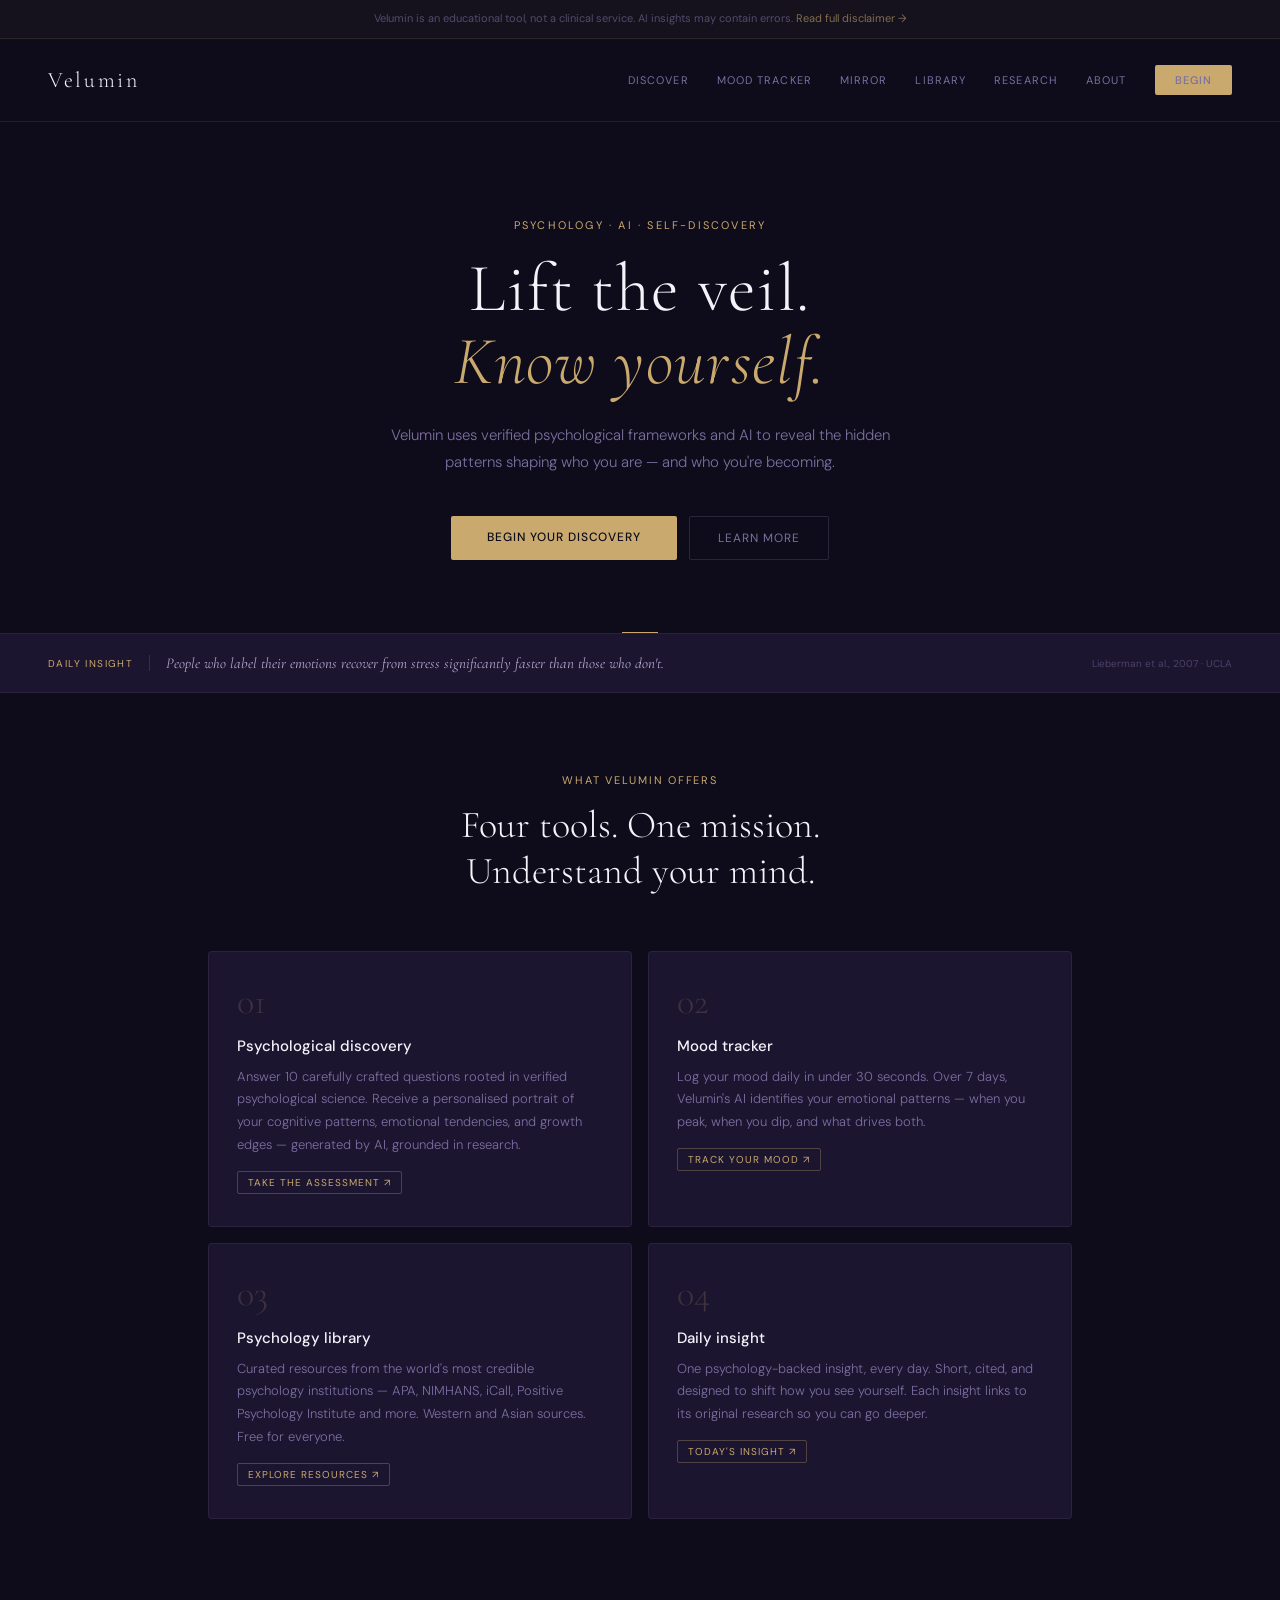
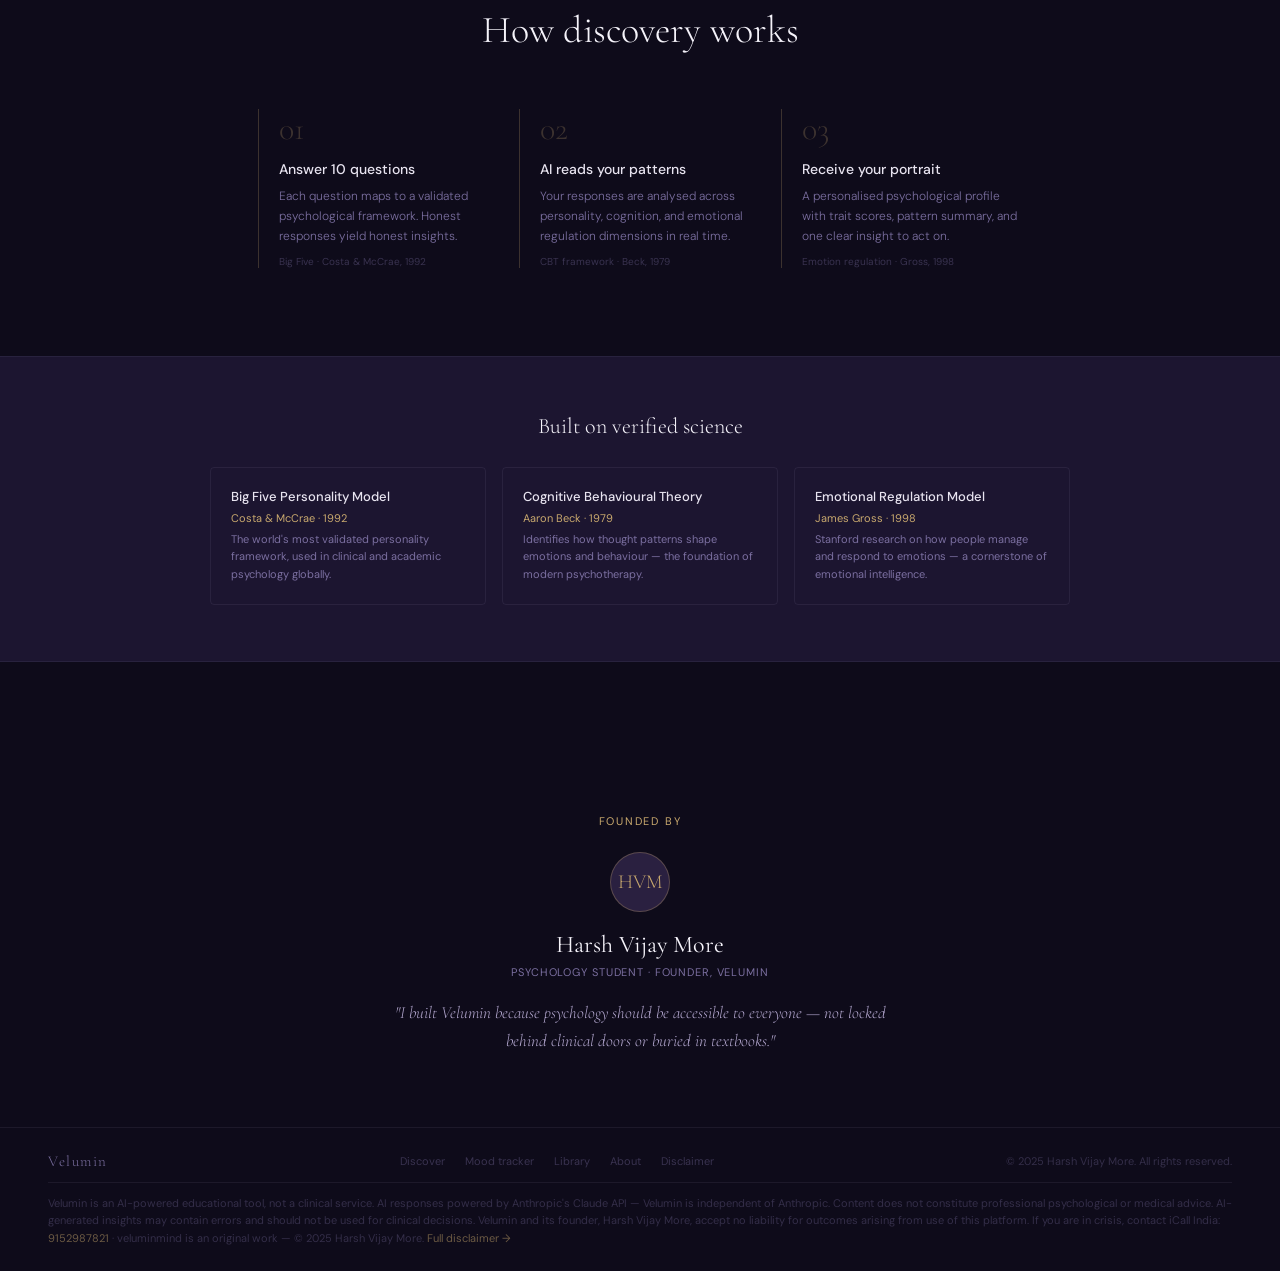
==== commit 0654867d: "Add files via upload" ====
--- a/index.html
+++ b/index.html
@@ -202,7 +202,7 @@
     <div class="vl-footer-copy">© 2025 Harsh Vijay More. All rights reserved.</div>
   </div>
   <div class="vl-footer-disclaimer">
-    Velumin is an AI-powered educational tool, not a clinical service. Content does not constitute professional psychological or medical advice. AI-generated insights may contain errors and should not be used for clinical decisions. Velumin and its founder, Harsh Vijay More, accept no liability for outcomes arising from use of this platform. If you are in crisis, contact iCall India: <a href="tel:9152987821">9152987821</a> · veluminmind is an original work — © 2025 Harsh Vijay More. <a href="disclaimer.html">Full disclaimer →</a>
+    Velumin is an AI-powered educational tool, not a clinical service. AI responses powered by Anthropic's Claude API — Velumin is independent of Anthropic. Content does not constitute professional psychological or medical advice. AI-generated insights may contain errors and should not be used for clinical decisions. Velumin and its founder, Harsh Vijay More, accept no liability for outcomes arising from use of this platform. If you are in crisis, contact iCall India: <a href="tel:9152987821">9152987821</a> · veluminmind is an original work — © 2025 Harsh Vijay More. <a href="disclaimer.html">Full disclaimer →</a>
   </div>
 </footer>
 
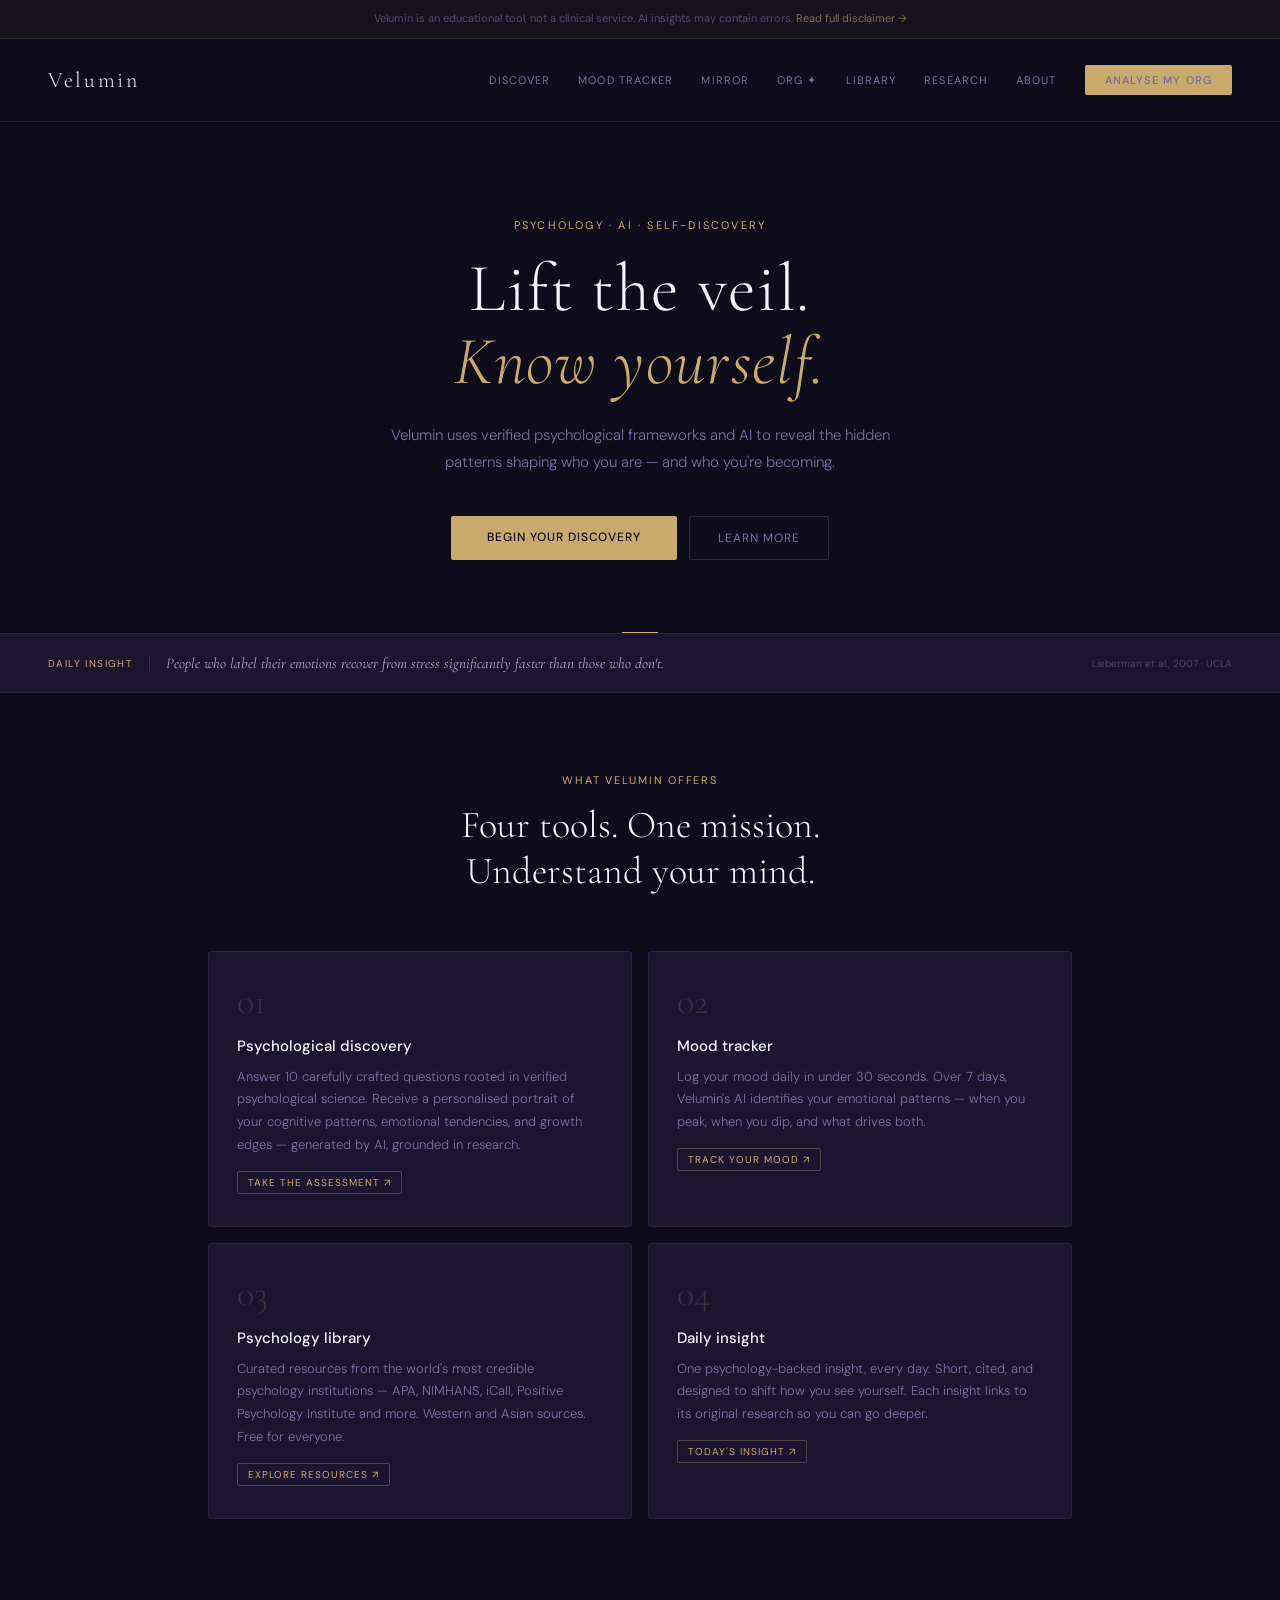
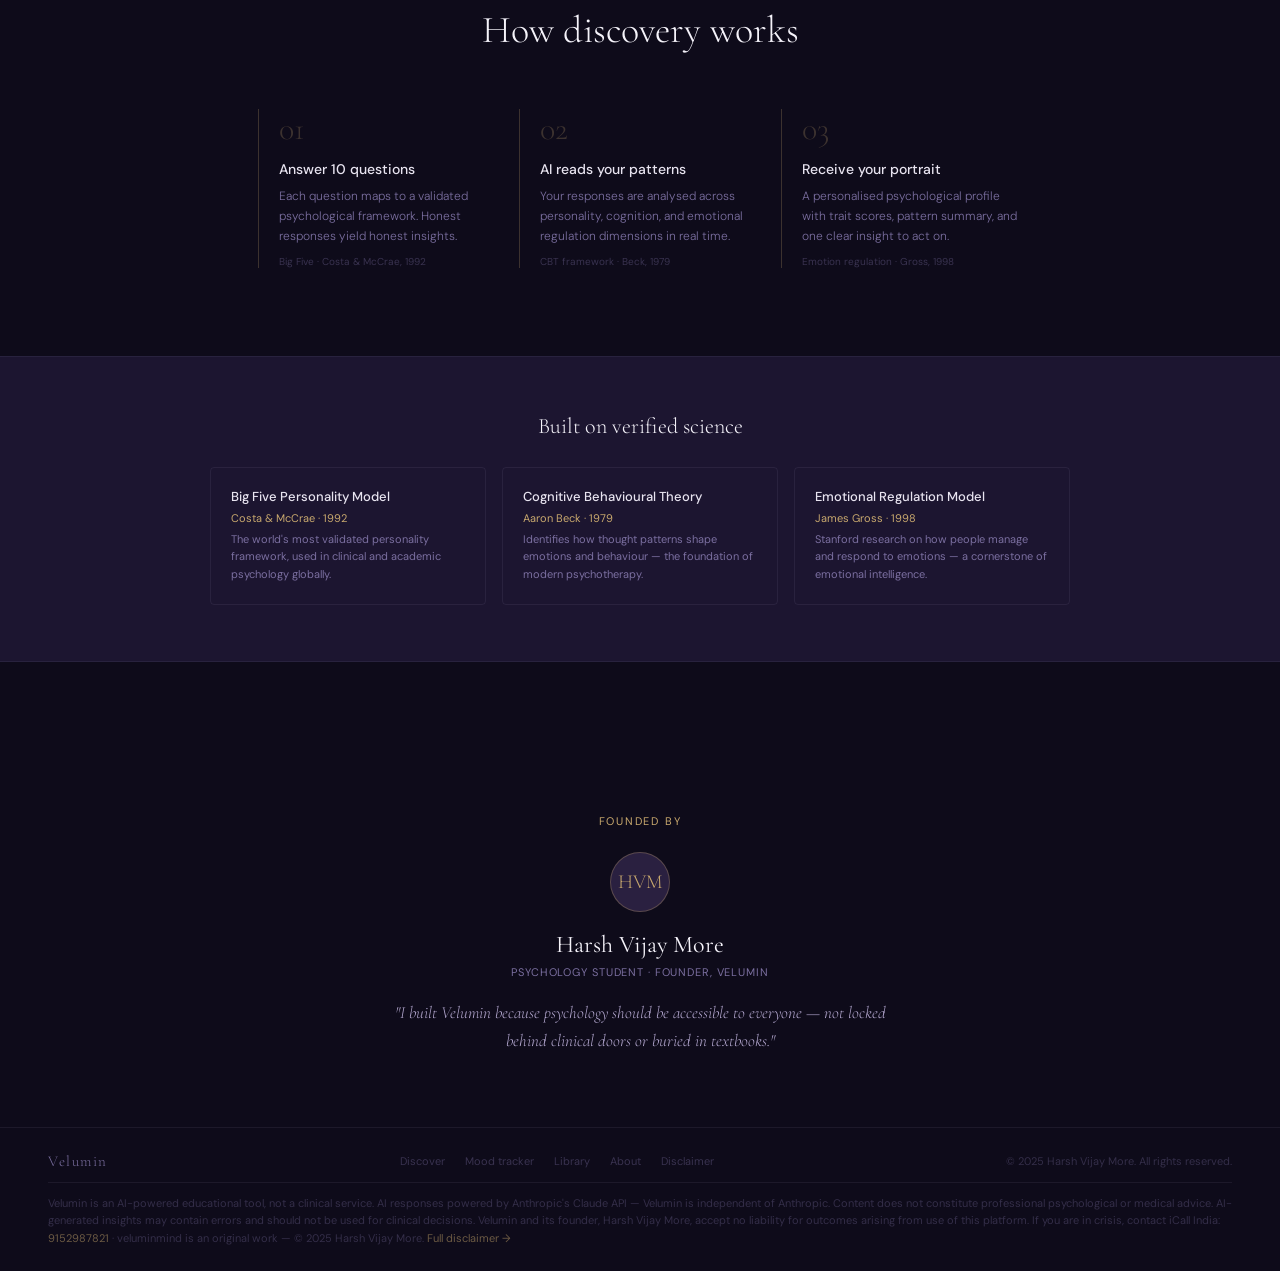
==== commit e8b02e0a: "Add files via upload" ====
--- a/index.html
+++ b/index.html
@@ -77,10 +77,11 @@
     <a href="discover.html">Discover</a>
     <a href="tracker.html">Mood tracker</a>
     <a href="mirror.html">Mirror</a>
+    <a href="org.html">Org ✦</a>
     <a href="library.html">Library</a>
     <a href="research.html">Research</a>
     <a href="about.html">About</a>
-    <a class="vl-nav-cta" href="discover.html">Begin</a>
+    <a class="vl-nav-cta" href="org.html">Analyse my org</a>
   </div>
 </nav>
 
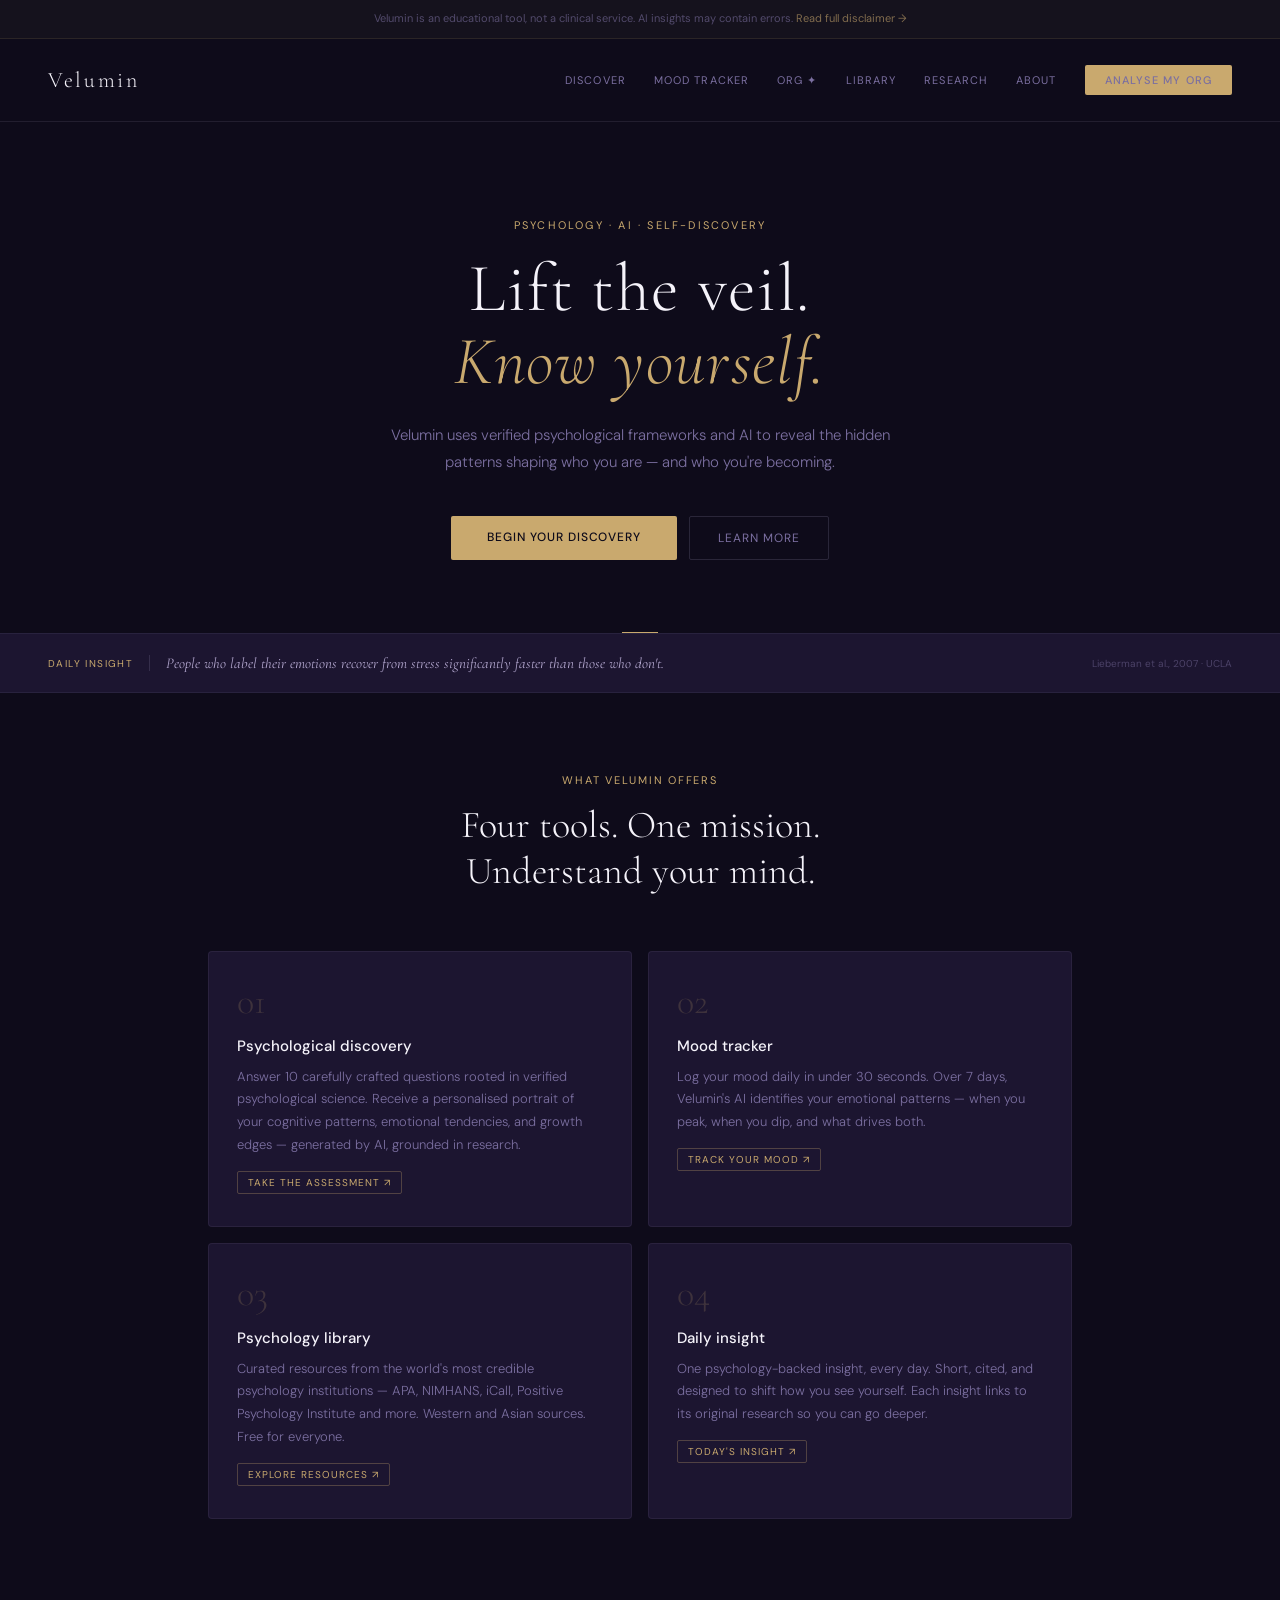
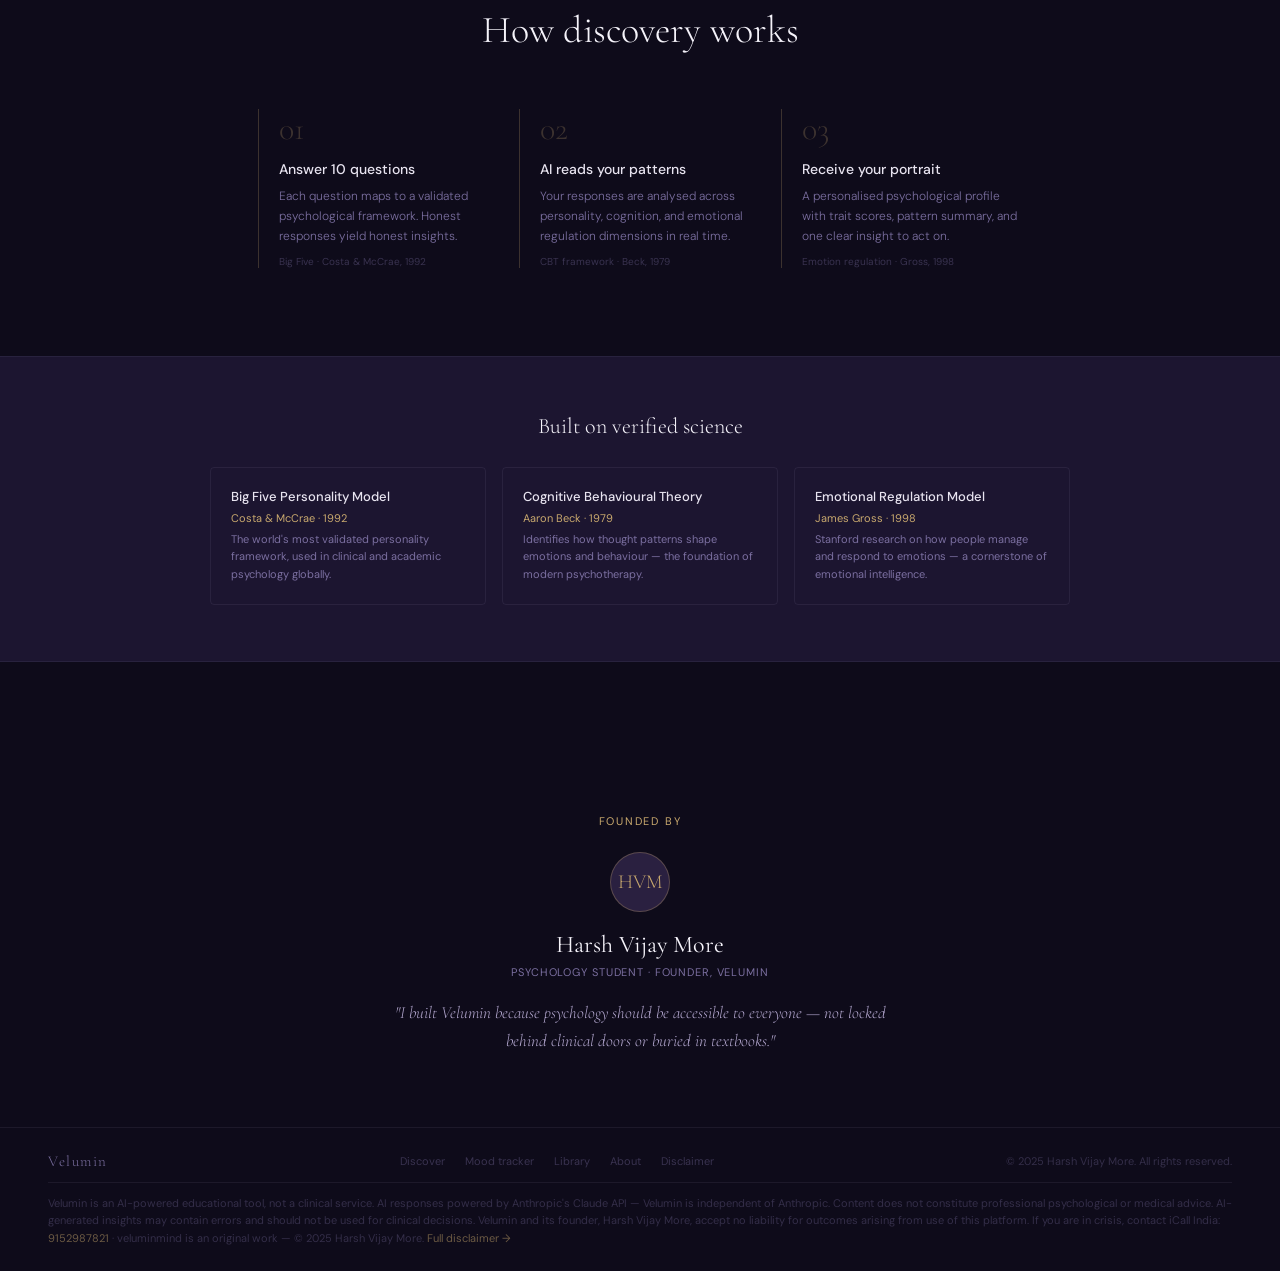
==== commit 35111343: "Add files via upload" ====
--- a/index.html
+++ b/index.html
@@ -76,7 +76,6 @@
   <div class="vl-nav-links">
     <a href="discover.html">Discover</a>
     <a href="tracker.html">Mood tracker</a>
-    <a href="mirror.html">Mirror</a>
     <a href="org.html">Org ✦</a>
     <a href="library.html">Library</a>
     <a href="research.html">Research</a>
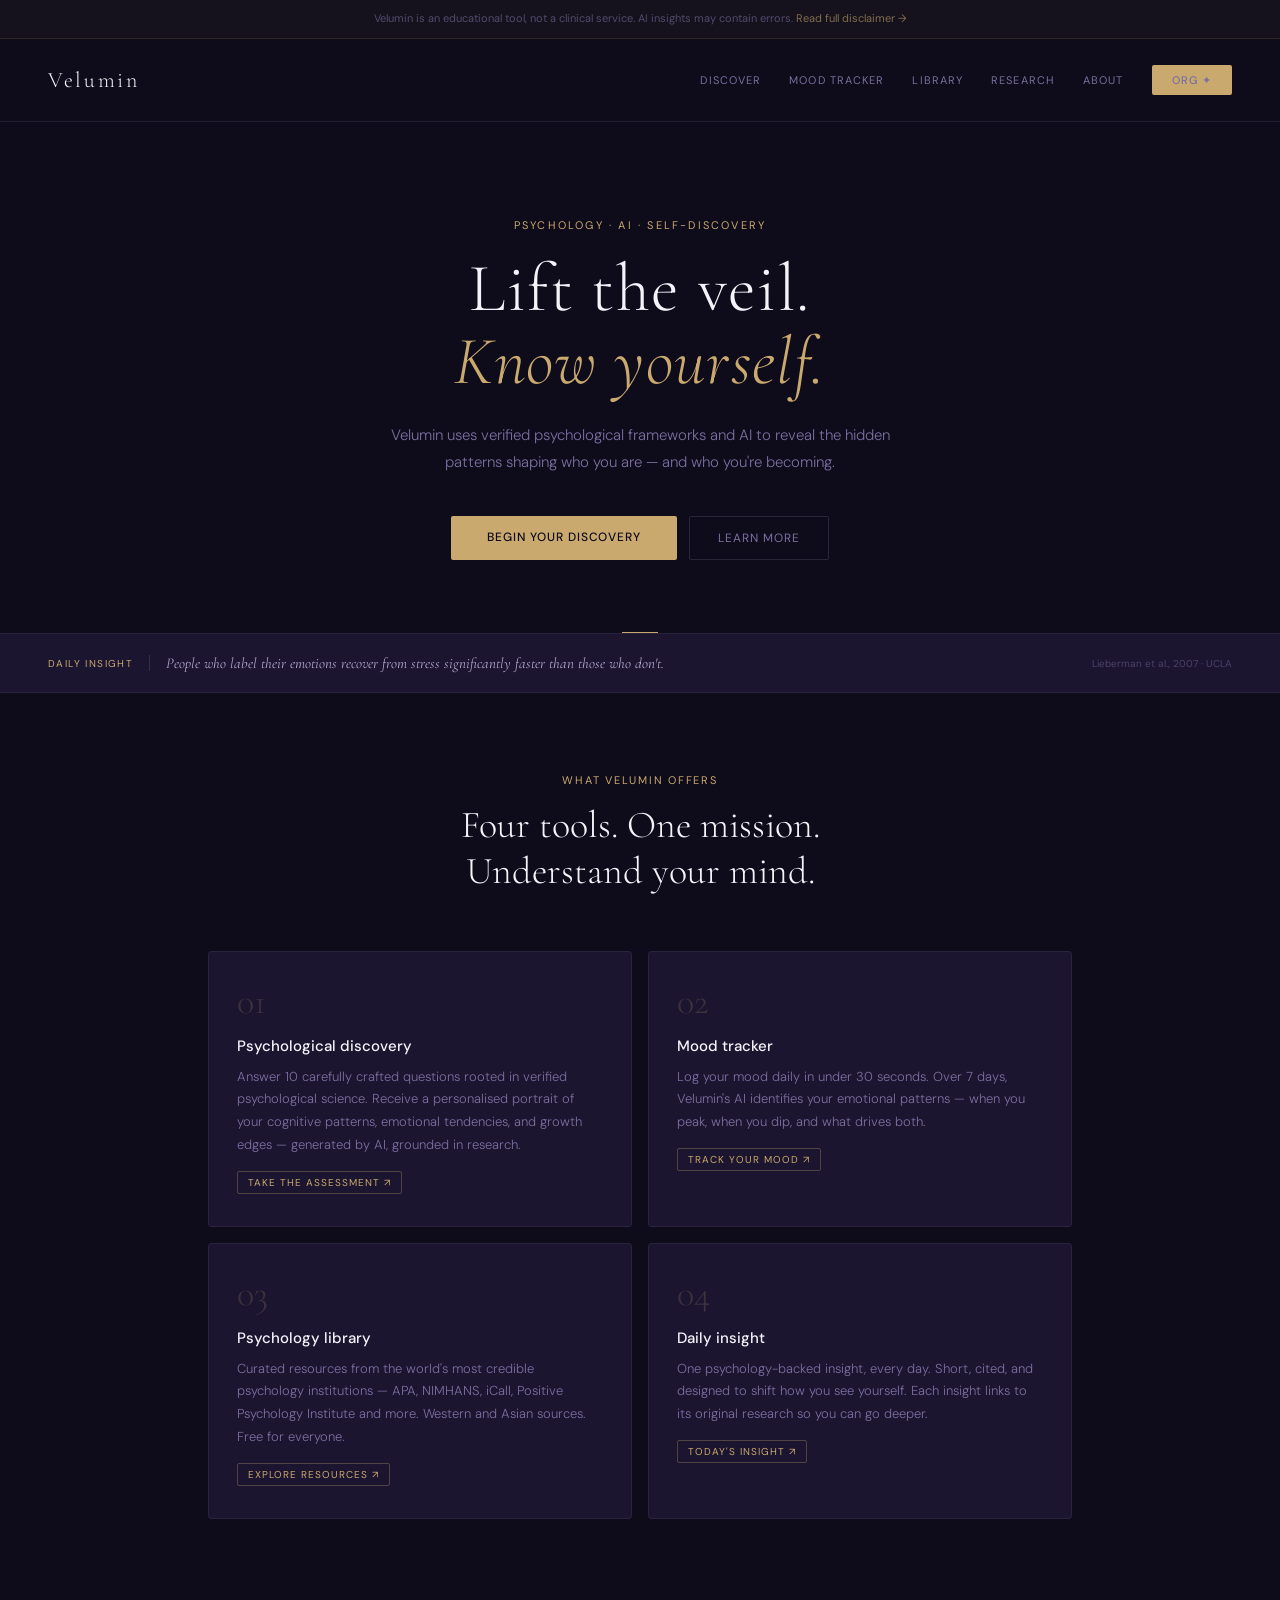
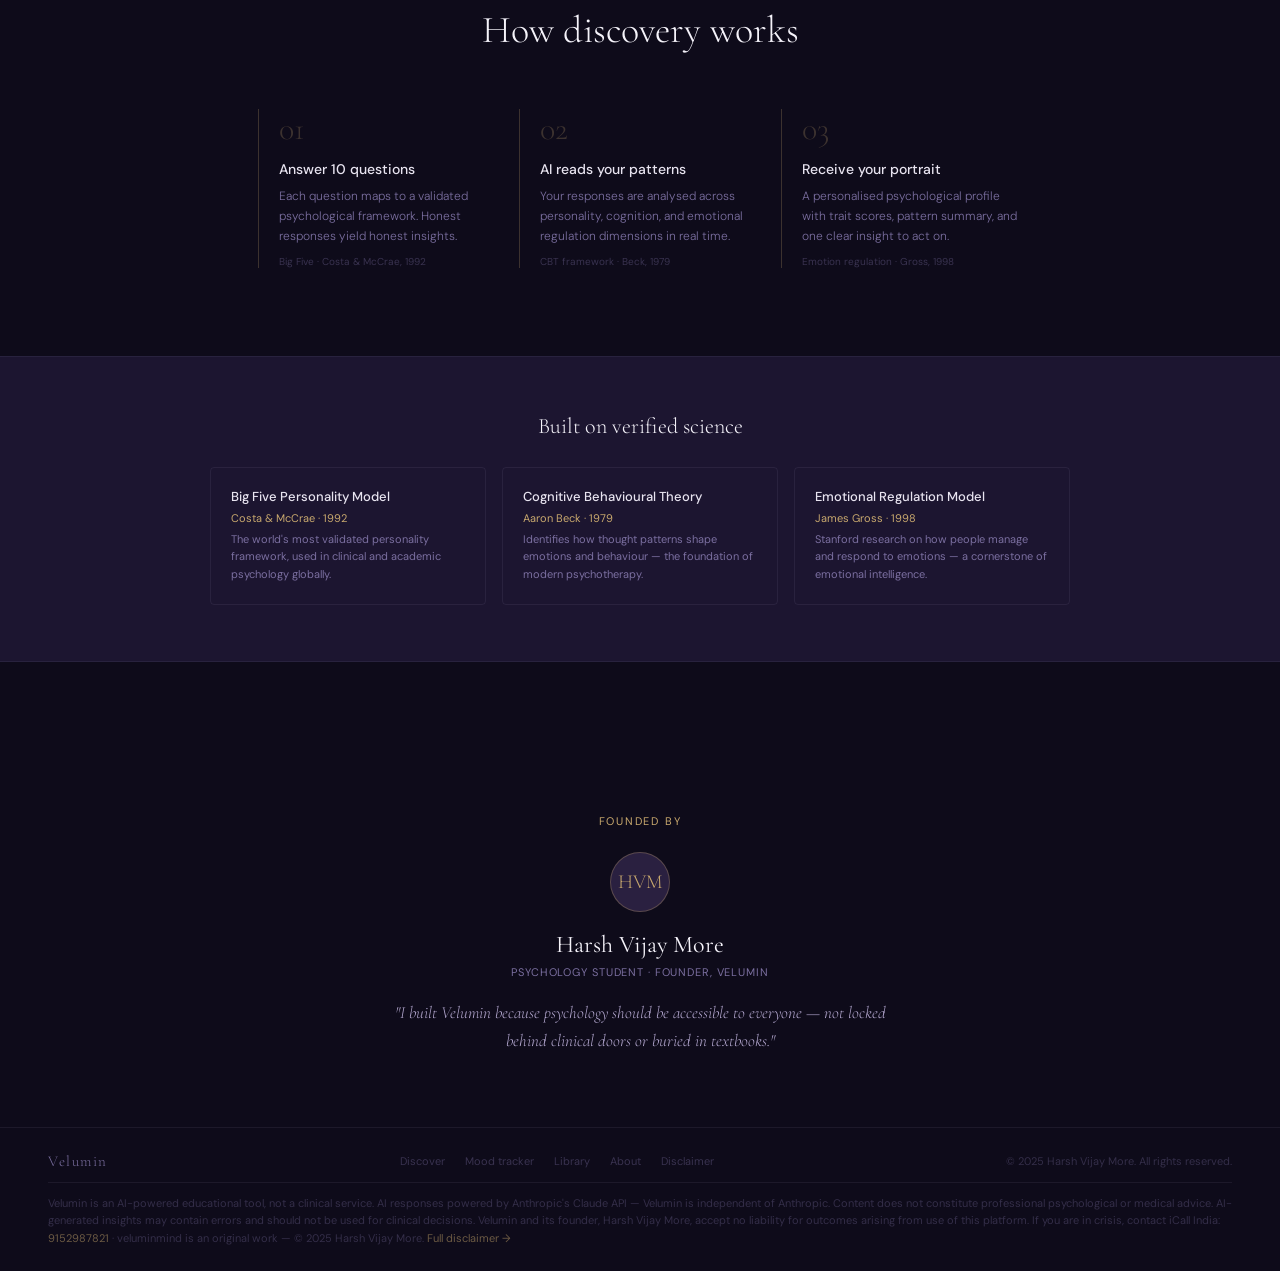
==== commit 272798f2: "Add files via upload" ====
--- a/index.html
+++ b/index.html
@@ -2,6 +2,8 @@
 <html lang="en">
 <head>
 <meta charset="UTF-8">
+<link rel="icon" type="image/svg+xml" href="favicon.svg">
+
 <style>html{background:#0E0B1A !important;}body{background:#0E0B1A !important;}a{color:#7B6FA0;text-decoration:none;}a:hover{color:#C9A96E;}</style>
 <meta name="viewport" content="width=device-width, initial-scale=1.0">
 <title>Velumin — Lift the veil. Know yourself.</title>
@@ -76,11 +78,10 @@
   <div class="vl-nav-links">
     <a href="discover.html">Discover</a>
     <a href="tracker.html">Mood tracker</a>
-    <a href="org.html">Org ✦</a>
     <a href="library.html">Library</a>
     <a href="research.html">Research</a>
     <a href="about.html">About</a>
-    <a class="vl-nav-cta" href="org.html">Analyse my org</a>
+    <a class="vl-nav-cta" href="org.html">Org ✦</a>
   </div>
 </nav>
 
